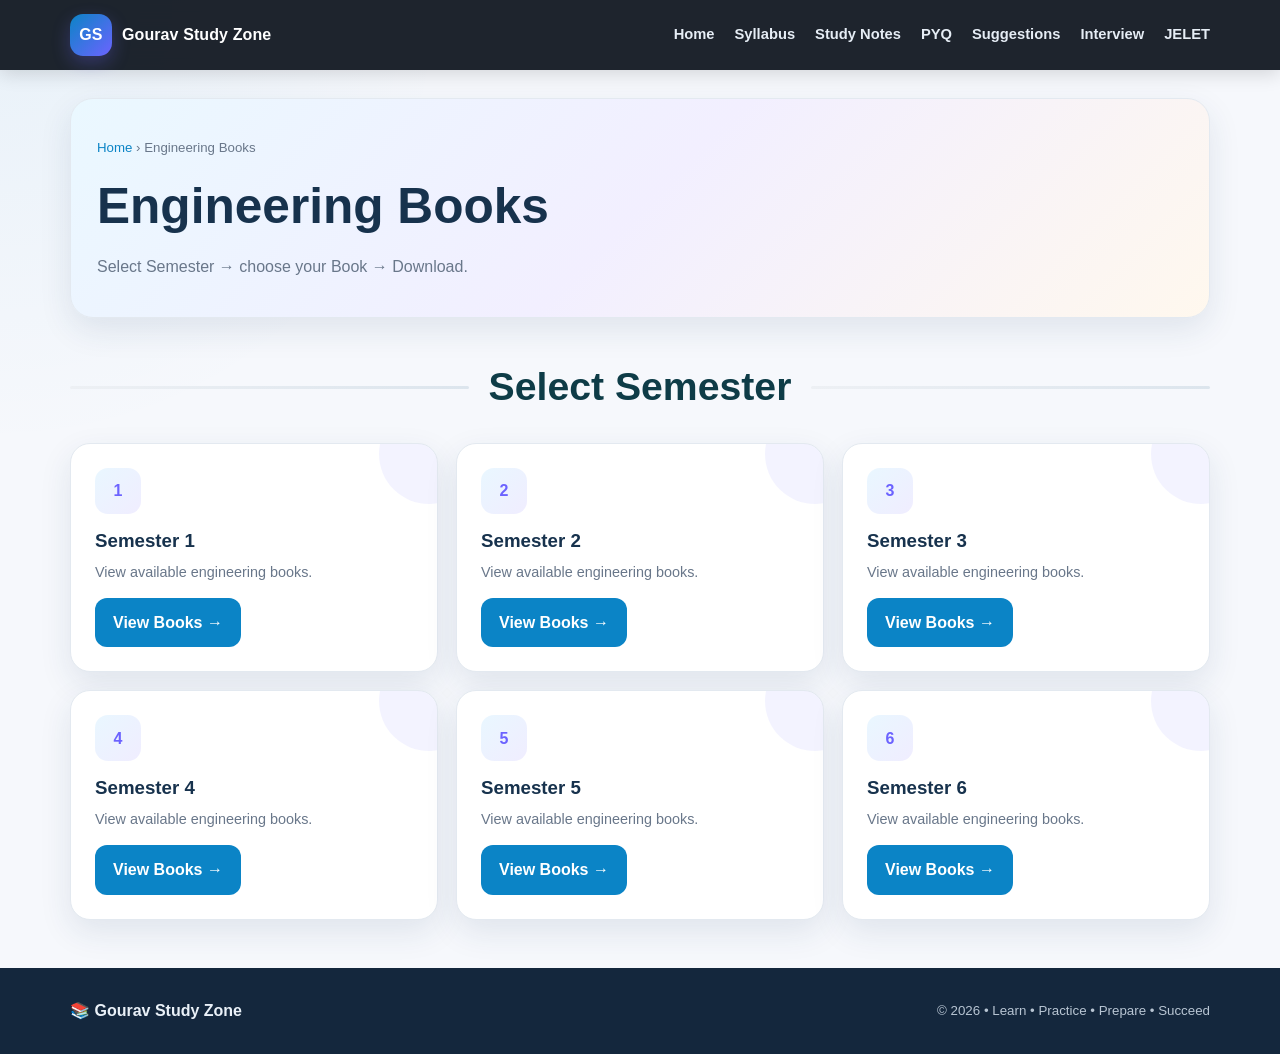
==== books.html @ 620cea35 "Add files via upload" ====
<!DOCTYPE html>

<html lang="en">

<head>

<meta charset="UTF-8">

<meta
  name="viewport"
  content="width=device-width,initial-scale=1">

<meta
  name="theme-color"
  content="#121922">

<title>
Engineering Books | Gourav Study Zone
</title>

<link
  rel="stylesheet"
  href="style.css">

</head>


<body>


<!-- =========================
     HEADER
========================= -->

<header class="site-header">

  <div class="container nav">

    <a
      class="brand"
      href="index.html">

      <span class="brand-logo">GS</span>

      <span>
        Gourav Study Zone
      </span>

    </a>


    <button
      class="menu-btn"
      aria-label="Open menu">

      ☰

    </button>


    <nav class="nav-links">

      <a href="index.html">
        Home
      </a>

      <a href="syllabus.html">
        Syllabus
      </a>

      <a href="study-notes.html">
        Study Notes
      </a>

      <a href="pyq.html">
        PYQ
      </a>

      <a href="suggestions.html">
        Suggestions
      </a>

      <a href="interview.html">
        Interview
      </a>

      <a href="jelet.html">
        JELET
      </a>

    </nav>

  </div>

</header>



<!-- =========================
     MAIN
========================= -->

<main class="container">


<section class="page-hero">

  <div class="crumbs">

    <a href="index.html">
      Home
    </a>

    › Engineering Books

  </div>


  <h1 id="booksTitle">
    Engineering Books
  </h1>


  <p>
    Select Semester → choose your Book → Download.
  </p>

</section>



<!-- Back Button -->

<div
  id="booksBack"
  class="toolbar hidden">

  <a
    class="btn btn-soft"
    href="books.html">

    ← Change Semester

  </a>

</div>



<!-- Section Heading -->

<div class="section-heading">

  <h2 id="booksHeading">
    Select Semester
  </h2>

</div>



<!-- Semester Grid -->

<section
  id="booksSemesterGrid"
  class="semester-grid">

</section>



<!-- Books Grid -->

<section
  id="booksGrid"
  class="resource-grid hidden">

</section>


</main>



<!-- =========================
     FOOTER
========================= -->

<footer class="site-footer">

  <div class="container footer-inner">

    <strong>
      📚 Gourav Study Zone
    </strong>

    <small>
      © <span data-year></span>
      • Learn • Practice • Prepare • Succeed
    </small>

  </div>

</footer>



<script src="data.js"></script>

<script src="script.js"></script>


<script>

/* ==================================================
   ENGINEERING BOOKS PAGE
================================================== */

const booksParams =
  new URLSearchParams(window.location.search);

const booksSemester =
  booksParams.get("sem");


const semesterGrid =
  document.getElementById("booksSemesterGrid");

const booksGrid =
  document.getElementById("booksGrid");

const booksTitle =
  document.getElementById("booksTitle");

const booksHeading =
  document.getElementById("booksHeading");

const booksBack =
  document.getElementById("booksBack");



/* =========================
   SHOW SEMESTERS
========================= */

if(!booksSemester){

  semesterGrid.innerHTML =

    [1,2,3,4,5,6]

    .map(sem => `

      <article class="semester-card">

        <div class="semester-number">
          ${sem}
        </div>

        <h3>
          Semester ${sem}
        </h3>

        <p>
          View available engineering books.
        </p>

        <a
          class="btn btn-blue"
          href="books.html?sem=${sem}">

          View Books →

        </a>

      </article>

    `)

    .join("");

}



/* =========================
   SHOW BOOKS
========================= */

else{

  const semesterBooks =
    SITE_DATA.books?.[booksSemester] || [];


  booksTitle.textContent =
    `Engineering Books — Semester ${booksSemester}`;


  booksHeading.textContent =
    `Semester ${booksSemester} Books`;


  semesterGrid.classList.add("hidden");

  booksGrid.classList.remove("hidden");

  booksBack.classList.remove("hidden");


  if(!semesterBooks.length){

    booksGrid.innerHTML = `

      <div class="empty">

        Books will be added soon.

      </div>

    `;

  }

  else{

    booksGrid.innerHTML =

      semesterBooks

      .map(book => {

        const hasLink =
          book.url &&
          book.url !== "#";


        return `

          <article class="resource-card book-card">

            <div class="book-card-top">

              <div class="book-icon">
                📘
              </div>

              <div>

                <h3>
                  ${book.name}
                </h3>

                <div class="meta">
                  ${book.author || "Engineering Book"}
                </div>

              </div>

            </div>


            ${
              hasLink

              ?

              `

              <a
                class="btn btn-blue book-download"
                href="${book.url}"
                target="_blank"
                rel="noopener noreferrer">

                ⬇ Download Book

              </a>

              `

              :

              `

              <span
                class="btn book-disabled">

                Book Coming Soon

              </span>

              `
            }

          </article>

        `;

      })

      .join("");

  }

}

</script>


</body>

</html>
---- style.css ----
:root{
  --bg:#f6f8fc;
  --surface:#ffffff;
  --surface-soft:#f9fbfe;
  --text:#17324d;
  --muted:#69778a;
  --blue:#0b84c6;
  --blue-dark:#075c91;
  --purple:#6c63ff;
  --teal:#14b8a6;
  --pink:#ff5ca8;
  --yellow:#ffba17;
  --green:#22c55e;
  --red:#f44336;
  --border:#e3e9f0;
  --shadow:0 12px 32px rgba(27,63,97,.10);
  --shadow-hover:0 18px 42px rgba(27,63,97,.16);
}

*{box-sizing:border-box}
html{scroll-behavior:smooth}
body{
  margin:0;
  background:
    radial-gradient(circle at top left, rgba(11,132,198,.06), transparent 28rem),
    var(--bg);
  color:var(--text);
  font-family:Inter,Arial,Helvetica,sans-serif;
  line-height:1.6;
}
img{max-width:100%;display:block}
a{color:inherit}
button,input{font:inherit}
.container{width:min(1140px,92%);margin-inline:auto}

/* Header */
.site-header{
  position:sticky;
  top:0;
  z-index:100;
  background:rgba(18,25,34,.95);
  backdrop-filter:blur(12px);
  box-shadow:0 4px 18px rgba(0,0,0,.14);
}
.nav{
  min-height:70px;
  display:flex;
  align-items:center;
  justify-content:space-between;
  gap:22px;
}
.brand{
  display:flex;
  align-items:center;
  gap:10px;
  text-decoration:none;
  color:#fff;
  font-weight:900;
  letter-spacing:.1px;
}
.brand-logo{
  width:42px;
  height:42px;
  display:grid;
  place-items:center;
  border-radius:13px;
  background:linear-gradient(135deg,var(--blue),var(--purple));
  box-shadow:0 7px 18px rgba(108,99,255,.28);
}
.nav-links{
  display:flex;
  align-items:center;
  gap:20px;
}
.nav-links a{
  color:#e6edf5;
  text-decoration:none;
  font-size:.92rem;
  font-weight:750;
}
.nav-links a:hover,.nav-links a.active{color:#fff}
.nav-links a.active{border-bottom:2px solid #fff;padding-bottom:5px}
.menu-btn{
  display:none;
  border:0;
  color:#fff;
  background:#263442;
  border-radius:10px;
  padding:9px 12px;
  cursor:pointer;
}

/* Hero */
.hero{
  position:relative;
  overflow:hidden;
  margin:28px auto 12px;
  padding:58px 24px 52px;
  text-align:center;
  border-radius:28px;
  color:#fff;
  background:linear-gradient(125deg,#087fba,#5169e8,#7657ff,#14b8a6);
  background-size:300% 300%;
  animation:heroGradient 10s ease infinite;
  box-shadow:0 18px 46px rgba(43,78,145,.20);
}
@keyframes heroGradient{
  0%{background-position:0% 50%}
  50%{background-position:100% 50%}
  100%{background-position:0% 50%}
}
.hero::before,.hero::after{
  content:"";
  position:absolute;
  border-radius:50%;
  background:rgba(255,255,255,.10);
}
.hero::before{width:210px;height:210px;left:-80px;top:-90px}
.hero::after{width:270px;height:270px;right:-105px;bottom:-140px}
.hero-inner{position:relative;z-index:2}
.hero-badge{
  display:inline-block;
  padding:7px 14px;
  border:1px solid rgba(255,255,255,.30);
  background:rgba(255,255,255,.14);
  border-radius:999px;
  font-size:.74rem;
  font-weight:850;
  letter-spacing:.08em;
}
.hero h1{
  margin:14px 0 8px;
  font-size:clamp(2.1rem,5.6vw,3.55rem);
  line-height:1.05;
}
.hero .lead{font-size:clamp(1rem,2vw,1.18rem);margin:0 0 8px}
.hero .desc{
  max-width:720px;
  margin:0 auto 24px;
  color:rgba(255,255,255,.86);
  font-size:.94rem;
}
.hero-actions{display:flex;justify-content:center;gap:12px;flex-wrap:wrap}
.btn{
  display:inline-flex;
  align-items:center;
  justify-content:center;
  gap:8px;
  padding:12px 18px;
  border-radius:12px;
  text-decoration:none;
  font-weight:850;
  border:0;
  cursor:pointer;
  transition:.25s ease;
}
.btn:hover{transform:translateY(-3px)}
.btn-primary{background:linear-gradient(135deg,#ffd853,#ffb300);color:#193550}
.btn-light{background:#fff;color:var(--blue)}
.btn-blue{background:var(--blue);color:#fff}
.btn-soft{background:#edf8ff;color:var(--blue-dark)}
.btn-green{background:#eafbf0;color:#14833c}

/* Ticker */
.notification{
  display:flex;
  align-items:center;
  gap:12px;
  margin:12px auto 36px;
  padding:13px 16px;
  border-radius:15px;
  border:1px solid #bfe4f6;
  background:linear-gradient(90deg,#eaf8ff,#fff,#fff4e6);
  box-shadow:0 6px 20px rgba(31,86,129,.07);
  overflow:hidden;
}
.new-badge{
  flex:0 0 auto;
  border-radius:999px;
  background:var(--red);
  color:#fff;
  padding:6px 11px;
  font-size:.69rem;
  font-weight:900;
}
.ticker{overflow:hidden;white-space:nowrap;flex:1}
.ticker span{
  display:inline-block;
  padding-left:100%;
  font-weight:750;
  font-size:.9rem;
  animation:tickerMove 18s linear infinite;
}
@keyframes tickerMove{to{transform:translateX(-100%)}}
.notification:hover .ticker span{animation-play-state:paused}

/* headings */
.section-heading{
  display:flex;
  align-items:center;
  gap:20px;
  margin:38px 0 24px;
}
.section-heading::before,.section-heading::after{
  content:"";
  height:3px;
  flex:1;
  background:linear-gradient(90deg,#edf0f4,#dce5ed);
  border-radius:99px;
}
.section-heading h2{
  margin:0;
  color:#0e3c47;
  white-space:nowrap;
  font-size:clamp(1.7rem,4vw,2.45rem);
}

/* service cards */
.services{
  display:grid;
  grid-template-columns:repeat(3,1fr);
  gap:22px;
  margin-bottom:48px;
}
.service-card{
  background:var(--surface);
  border:1px solid var(--border);
  border-radius:23px;
  padding:18px 18px 22px;
  text-align:center;
  box-shadow:var(--shadow);
  transition:.25s ease;
}
.service-card:hover{transform:translateY(-7px);box-shadow:var(--shadow-hover)}
.service-card:nth-child(1){border-top:5px solid var(--purple)}
.service-card:nth-child(2){border-top:5px solid var(--blue)}
.service-card:nth-child(3){border-top:5px solid var(--pink)}
.service-card:nth-child(4){border-top:5px solid var(--green)}
.service-card:nth-child(5){border-top:5px solid var(--yellow)}
.service-card:nth-child(6){border-top:5px solid var(--teal)}
.service-icon{
  width:150px;
  height:150px;
  object-fit:contain;
  margin:0 auto 8px;
}
.service-card h3{margin:8px 0 6px;font-size:1.08rem}
.service-card p{margin:0 0 15px;color:var(--muted);font-size:.9rem}

/* regular page hero */
.page-hero{
  margin:28px 0 24px;
  padding:38px 26px;
  border-radius:23px;
  background:linear-gradient(135deg,#eaf8ff,#f2efff,#fff8ee);
  border:1px solid var(--border);
  box-shadow:var(--shadow);
}
.page-hero .crumbs{font-size:.83rem;color:var(--muted);margin-bottom:9px}
.page-hero .crumbs a{text-decoration:none;color:var(--blue)}
.page-hero h1{margin:0 0 7px;font-size:clamp(2rem,5vw,3.1rem)}
.page-hero p{margin:0;color:var(--muted)}

/* Semester cards */
.semester-grid{
  display:grid;
  grid-template-columns:repeat(3,1fr);
  gap:18px;
  margin-bottom:48px;
}
.semester-card{
  position:relative;
  overflow:hidden;
  background:#fff;
  border:1px solid var(--border);
  border-radius:20px;
  padding:24px;
  box-shadow:var(--shadow);
  transition:.25s ease;
}
.semester-card::after{
  content:"";
  position:absolute;
  width:100px;height:100px;border-radius:50%;
  right:-42px;top:-40px;background:rgba(108,99,255,.08)
}
.semester-card:hover{transform:translateY(-5px)}
.semester-number{
  display:inline-flex;
  width:46px;height:46px;
  align-items:center;justify-content:center;
  border-radius:13px;
  background:linear-gradient(135deg,#e9f7ff,#f0edff);
  font-weight:900;
  color:var(--purple);
}
.semester-card h3{margin:12px 0 5px}
.semester-card p{color:var(--muted);font-size:.9rem;margin:0 0 14px}

/* Subject / resource cards */
.toolbar{
  display:flex;
  justify-content:space-between;
  align-items:center;
  gap:14px;
  flex-wrap:wrap;
  margin:4px 0 20px;
}
.search{
  width:min(430px,100%);
  border:1px solid var(--border);
  border-radius:12px;
  background:#fff;
  padding:12px 14px;
  outline:none;
}
.search:focus{border-color:#9bd7f3;box-shadow:0 0 0 4px rgba(11,132,198,.08)}
.resource-grid{
  display:grid;
  grid-template-columns:repeat(2,1fr);
  gap:18px;
  margin-bottom:48px;
}
.resource-card{
  background:#fff;
  border:1px solid var(--border);
  border-radius:20px;
  padding:22px;
  box-shadow:var(--shadow);
}
.resource-card h3{margin:0 0 5px}
.resource-card .meta{color:var(--muted);font-size:.88rem;margin-bottom:14px}
.link-list{display:grid;gap:10px}
.resource-link{
  display:flex;
  align-items:center;
  justify-content:space-between;
  gap:14px;
  padding:11px 13px;
  border-radius:11px;
  border:1px solid var(--border);
  background:#f8fafc;
  text-decoration:none;
  font-weight:750;
  font-size:.9rem;
}
.resource-link:hover{background:#edf8ff;border-color:#c6e8f7}
.resource-link.disabled{opacity:.58;cursor:not-allowed}
.resource-link small{font-weight:700;color:var(--blue)}
.empty{
  padding:32px;
  border:1px dashed #cfd9e3;
  background:#fff;
  border-radius:18px;
  text-align:center;
  color:var(--muted);
  grid-column:1/-1;
}

/* Interview */
.company-grid{
  display:grid;
  grid-template-columns:repeat(2,1fr);
  gap:18px;
  margin-bottom:48px;
}
.company-card{
  background:#fff;border:1px solid var(--border);border-radius:20px;padding:22px;box-shadow:var(--shadow)
}
.company-title{display:flex;align-items:center;gap:12px;margin-bottom:12px}
.company-avatar{
  width:48px;height:48px;border-radius:14px;display:grid;place-items:center;
  background:linear-gradient(135deg,#eaf8ff,#f1efff);font-size:1.5rem
}
.company-card h3{margin:0}
.company-card p{margin:3px 0 0;color:var(--muted);font-size:.88rem}

/* JELET */
.jelet-top{
  display:grid;
  grid-template-columns:repeat(2,1fr);
  gap:18px;
  margin-bottom:28px;
}
.jelet-feature{
  background:#fff;border:1px solid var(--border);border-radius:20px;padding:24px;box-shadow:var(--shadow)
}
.jelet-feature .big-icon{font-size:2.3rem}
.jelet-feature h3{margin:8px 0 6px}
.jelet-feature p{color:var(--muted);font-size:.9rem}

/* How it works */
.how{
  display:grid;
  grid-template-columns:repeat(3,1fr);
  gap:16px;
  margin-bottom:48px;
}
.how-card{
  background:linear-gradient(135deg,#fff,#f8fbff);
  border:1px solid var(--border);
  border-radius:18px;
  padding:19px;
}
.how-card strong{display:block;margin-bottom:5px}
.how-card span{color:var(--muted);font-size:.88rem}

/* Latest */
.updates{
  background:linear-gradient(135deg,#fff9e7,#fff,#eef8ff);
  border:1px solid var(--border);
  border-radius:22px;
  padding:22px;
  box-shadow:var(--shadow);
  margin-bottom:48px;
}
.update-item{
  background:#fff;
  padding:14px 15px;
  margin:10px 0;
  border-radius:12px;
  border-left:5px solid var(--purple);
  box-shadow:0 4px 14px rgba(24,53,80,.06);
}

/* Footer */
.site-footer{
  margin-top:48px;
  background:#14273d;
  color:#eaf1f8;
  padding:30px 0;
}
.footer-inner{
  display:flex;align-items:center;justify-content:space-between;gap:20px;flex-wrap:wrap
}
.footer-inner small{color:#b8c5d3}

/* Utilities */
.hidden{display:none!important}
.notice-box{
  padding:14px 16px;
  margin:0 0 22px;
  border-radius:14px;
  background:#fff8df;
  border:1px solid #eedc9a;
  color:#68530d;
  font-size:.9rem;
}

@media(max-width:920px){
  .services,.semester-grid{grid-template-columns:repeat(2,1fr)}
  .how{grid-template-columns:1fr}
}
@media(max-width:720px){
  .menu-btn{display:block}
  .nav-links{
    display:none;
    position:absolute;
    top:72px;
    left:4%;
    right:4%;
    flex-direction:column;
    align-items:stretch;
    padding:14px;
    background:#1b2836;
    border-radius:14px;
    box-shadow:0 12px 28px rgba(0,0,0,.22);
  }
  .nav-links.open{display:flex}
  .nav-links a{padding:8px 7px}
  .resource-grid,.company-grid,.jelet-top{grid-template-columns:1fr}
}
@media(max-width:620px){
  .container{width:min(94%,1140px)}
  .hero{padding:42px 15px 38px;border-radius:21px}
  .notification{margin-bottom:28px}
  .services,.semester-grid{grid-template-columns:1fr}
  .service-icon{width:132px;height:132px}
  .section-heading{gap:10px}
  .section-heading h2{font-size:1.65rem}
  .page-hero{padding:29px 19px}
}
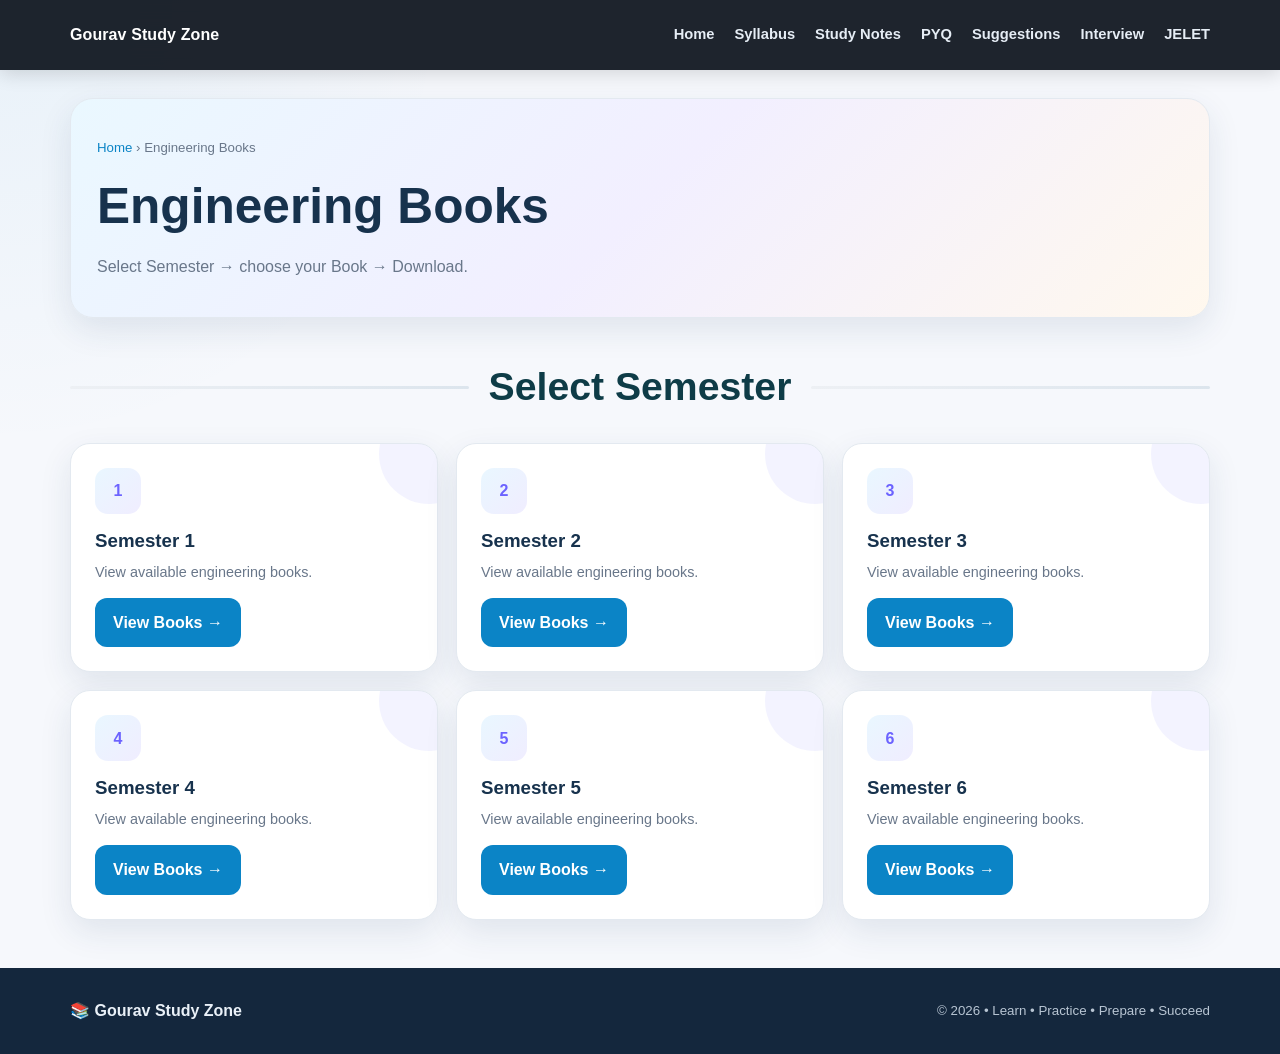
==== commit d168f4c5: "Fix HTML encoding issues in books.html" ====
--- a/books.html
+++ b/books.html
@@ -40,11 +40,9 @@
       class="brand"
       href="index.html">
 
-      <span class="brand-logo">GS</span>
-
-      <span>
-        Gourav Study Zone
-      </span>
+      <span class="brand-logo" aria-hidden="true">GS</span>
+
+      <span>Gourav Study Zone</span>
 
     </a>
 
@@ -411,4 +409,4 @@
 
 </body>
 
-</html>+</html>
--- a/style.css
+++ b/style.css
@@ -479,4 +479,1387 @@
   .section-heading{gap:10px}
   .section-heading h2{font-size:1.65rem}
   .page-hero{padding:29px 19px}
-}+}
+
+/* =========================================
+   COMPACT SOCIAL MEDIA SECTION
+========================================= */
+
+.compact-social{
+    margin:32px 0 20px;
+    padding:24px;
+
+    border-radius:20px;
+
+    background:
+        linear-gradient(
+            135deg,
+            #F2FAFF,
+            #F6F3FF,
+            #FFF7FA
+        );
+
+    border:1px solid #E7EDF5;
+
+    box-shadow:
+        0 8px 24px rgba(30,70,120,0.08);
+}
+
+
+/* Heading */
+
+.compact-social-title{
+    text-align:center;
+    margin-bottom:18px;
+}
+
+.compact-social-title h2{
+    margin:0;
+
+    font-size:24px;
+    color:#123B66;
+}
+
+.compact-social-title p{
+    margin:6px 0 0;
+
+    font-size:13px;
+    color:#6B7280;
+}
+
+
+/* Grid */
+
+.compact-social-grid{
+    display:grid;
+
+    grid-template-columns:
+        repeat(3,1fr);
+
+    gap:14px;
+}
+
+
+/* Card */
+
+.compact-social-card{
+    display:flex;
+
+    align-items:center;
+
+    gap:12px;
+
+    padding:14px 16px;
+
+    min-height:76px;
+
+    background:#FFFFFF;
+
+    border-radius:14px;
+
+    text-decoration:none;
+
+    color:inherit;
+
+    border:1px solid #E8ECF1;
+
+    box-shadow:
+        0 5px 15px rgba(0,0,0,0.05);
+
+    transition:
+        transform .25s ease,
+        box-shadow .25s ease;
+}
+
+
+.compact-social-card:hover{
+    transform:translateY(-4px);
+
+    box-shadow:
+        0 10px 22px rgba(0,0,0,0.10);
+}
+
+
+/* Different Cards */
+
+.whatsapp-card{
+    border-left:4px solid #25D366;
+}
+
+.telegram-card{
+    border-left:4px solid #2AABEE;
+}
+
+.youtube-card{
+    border-left:4px solid #FF0000;
+}
+
+
+/* Icon */
+
+.compact-icon{
+    width:48px;
+    height:48px;
+
+    flex-shrink:0;
+
+    display:flex;
+
+    align-items:center;
+    justify-content:center;
+
+    border-radius:14px;
+}
+
+
+.compact-icon svg{
+    width:30px;
+    height:30px;
+}
+
+
+.whatsapp-icon{
+    background:#E8FFF0;
+}
+
+.telegram-icon{
+    background:#E8F7FF;
+}
+
+.youtube-icon{
+    background:#FFF0F0;
+}
+
+
+/* Text */
+
+.compact-social-info{
+    text-align:left;
+}
+
+
+.compact-social-info h3{
+    margin:0 0 4px;
+
+    font-size:16px;
+
+    color:#183B5B;
+}
+
+
+.compact-social-info span{
+    font-size:12px;
+
+    font-weight:700;
+}
+
+
+/* Individual Link Color */
+
+.whatsapp-card span{
+    color:#16A34A;
+}
+
+.telegram-card span{
+    color:#1687C5;
+}
+
+.youtube-card span{
+    color:#DC2626;
+}
+
+
+/* =========================================
+MOBILE
+========================================= */
+
+@media(max-width:700px){
+
+    .compact-social{
+        padding:18px 14px;
+        margin-top:25px;
+    }
+
+
+    .compact-social-title h2{
+        font-size:21px;
+    }
+
+
+    .compact-social-grid{
+        grid-template-columns:1fr;
+
+        gap:10px;
+    }
+
+
+    .compact-social-card{
+        min-height:68px;
+
+        padding:11px 13px;
+    }
+
+
+    .compact-icon{
+        width:43px;
+        height:43px;
+    }
+
+
+    .compact-icon svg{
+        width:27px;
+        height:27px;
+    }
+
+}
+
+/* ==================================================
+SELECTED SUBJECT NOTES - FULL WIDTH ONLY
+================================================== */
+
+/* যখন resource-grid এর ভিতরে শুধু একটি resource card থাকবে */
+.resource-grid > .resource-card:only-child{
+    grid-column:1 / -1;
+    width:100%;
+    max-width:none;
+}
+
+
+/* Selected subject-এর notes rows পুরো width */
+.resource-grid > .resource-card:only-child .link-list{
+    width:100%;
+}
+
+.resource-grid > .resource-card:only-child .resource-link{
+    width:100%;
+}
+
+/* Remove GS logo from header */
+.brand-logo{
+    display:none !important;
+}
+
+/* Remove extra gap beside brand text */
+.brand{
+    gap:0 !important;
+}
+
+/* ==================================================
+   ENGINEERING BOOKS HOME SECTION
+================================================== */
+
+.books-home-section{
+    display:flex;
+    align-items:center;
+    gap:20px;
+
+    margin:10px 0 42px;
+
+    padding:24px 28px;
+
+    border-radius:22px;
+
+    background:
+        linear-gradient(
+            135deg,
+            #eef8ff,
+            #f3efff,
+            #fff7e8
+        );
+
+    border:1px solid var(--border);
+
+    box-shadow:var(--shadow);
+
+    transition:.3s ease;
+}
+
+.books-home-section:hover{
+    transform:translateY(-4px);
+    box-shadow:var(--shadow-hover);
+}
+
+
+/* Icon */
+
+.books-home-icon{
+    width:70px;
+    height:70px;
+
+    flex-shrink:0;
+
+    display:flex;
+    align-items:center;
+    justify-content:center;
+
+    border-radius:20px;
+
+    background:
+        linear-gradient(
+            135deg,
+            #087fba,
+            #7657ff
+        );
+
+    font-size:34px;
+
+    box-shadow:
+        0 8px 20px rgba(108,99,255,.20);
+}
+
+
+/* Content */
+
+.books-home-content{
+    flex:1;
+}
+
+.books-small-title{
+    display:block;
+
+    margin-bottom:3px;
+
+    color:#7657ff;
+
+    font-size:11px;
+    font-weight:900;
+
+    letter-spacing:1px;
+}
+
+.books-home-content h2{
+    margin:0 0 5px;
+
+    color:#17324d;
+
+    font-size:23px;
+}
+
+.books-home-content p{
+    margin:0;
+
+    color:var(--muted);
+
+    font-size:14px;
+}
+
+
+/* Button */
+
+.books-home-btn{
+    flex-shrink:0;
+
+    padding:12px 18px;
+
+    border-radius:12px;
+
+    background:
+        linear-gradient(
+            135deg,
+            #087fba,
+            #7657ff
+        );
+
+    color:white;
+
+    text-decoration:none;
+
+    font-size:14px;
+    font-weight:800;
+
+    transition:.25s ease;
+}
+
+.books-home-btn:hover{
+    transform:translateY(-2px);
+}
+
+
+/* Mobile */
+
+@media(max-width:700px){
+
+    .books-home-section{
+        flex-direction:column;
+
+        text-align:center;
+
+        padding:22px 18px;
+    }
+
+    .books-home-icon{
+        width:60px;
+        height:60px;
+
+        font-size:29px;
+    }
+
+    .books-home-content h2{
+        font-size:20px;
+    }
+
+    .books-home-btn{
+        width:100%;
+    }
+
+}
+
+/* ==================================================
+   ENGINEERING BOOK CARDS
+================================================== */
+
+.book-card{
+    display:flex;
+
+    flex-direction:column;
+
+    justify-content:space-between;
+
+    gap:18px;
+}
+
+
+.book-card-top{
+    display:flex;
+
+    align-items:flex-start;
+
+    gap:14px;
+}
+
+
+.book-icon{
+    width:50px;
+    height:50px;
+
+    flex-shrink:0;
+
+    display:flex;
+
+    align-items:center;
+    justify-content:center;
+
+    border-radius:14px;
+
+    background:
+        linear-gradient(
+            135deg,
+            #eaf8ff,
+            #f1efff
+        );
+
+    font-size:27px;
+}
+
+
+.book-card h3{
+    margin:0 0 4px;
+}
+
+
+.book-download{
+    width:100%;
+}
+
+
+.book-disabled{
+    width:100%;
+
+    background:#f0f3f7;
+
+    color:#8895a5;
+
+    cursor:not-allowed;
+}
+
+
+/* Desktop - Books 2 columns */
+
+#booksGrid{
+    grid-template-columns:
+        repeat(2,1fr);
+}
+
+
+/* Mobile */
+
+@media(max-width:720px){
+
+    #booksGrid{
+        grid-template-columns:1fr;
+    }
+
+}
+
+/* Engineering Books section full width */
+
+.books-home-section{
+    width:100% !important;
+    max-width:none !important;
+
+    display:flex;
+    align-items:center;
+
+    gap:24px;
+
+    margin:10px 0 42px;
+
+    padding:25px 30px;
+}
+
+.books-home-content{
+    flex:1;
+}
+
+/* =========================================
+   USEFUL QUICK LINKS - FULL WIDTH ROW DESIGN
+========================================= */
+
+.quick-links-heading{
+    margin-bottom:8px;
+}
+
+.quick-links-subtitle{
+    margin:-2px 0 24px;
+
+    text-align:center;
+
+    color:var(--muted);
+
+    font-size:14px;
+}
+
+
+/* One Link = One Full Row */
+
+.quick-links-grid{
+    display:grid;
+
+    grid-template-columns:1fr;
+
+    gap:14px;
+
+    margin-bottom:48px;
+}
+
+
+/* Full Width Link Banner */
+
+.quick-link-card{
+    position:relative;
+
+    display:flex;
+
+    align-items:center;
+
+    gap:20px;
+
+    width:100%;
+
+    min-height:105px;
+
+    padding:18px 24px;
+
+    border-radius:22px;
+
+    background:
+        linear-gradient(
+            135deg,
+            #EEF8FF,
+            #F4F0FF,
+            #FFF8ED
+        );
+
+    border:1px solid var(--border);
+
+    box-shadow:
+        0 8px 24px rgba(27,63,97,.08);
+
+    text-decoration:none;
+
+    color:inherit;
+
+    overflow:hidden;
+
+    transition:
+        transform .25s ease,
+        box-shadow .25s ease;
+}
+
+
+/* Hover */
+
+.quick-link-card:hover{
+    transform:translateY(-4px);
+
+    box-shadow:
+        0 14px 32px rgba(27,63,97,.14);
+}
+
+
+/* Decorative Light */
+
+.quick-link-card::after{
+    content:"";
+
+    position:absolute;
+
+    width:150px;
+    height:150px;
+
+    right:-70px;
+    top:-70px;
+
+    border-radius:50%;
+
+    background:
+        rgba(108,99,255,.06);
+}
+
+
+/* ICON */
+
+.quick-link-icon{
+    width:68px;
+    height:68px;
+
+    flex-shrink:0;
+
+    display:flex;
+
+    align-items:center;
+    justify-content:center;
+
+    border-radius:19px;
+
+    background:
+        linear-gradient(
+            135deg,
+            #1388D4,
+            #6857F5
+        );
+
+    font-size:31px;
+
+    box-shadow:
+        0 8px 20px rgba(75,91,225,.20);
+}
+
+
+/* Text + Button Area */
+
+.quick-link-card > div{
+    position:relative;
+
+    z-index:2;
+
+    flex:1;
+
+    display:flex;
+
+    align-items:center;
+
+    justify-content:space-between;
+
+    gap:20px;
+}
+
+
+/* Link Name */
+
+.quick-link-card h3{
+    margin:0;
+
+    color:#17324D;
+
+    font-size:20px;
+
+    font-weight:850;
+
+    line-height:1.3;
+}
+
+
+/* Right Side Button */
+
+.quick-link-card p{
+    flex-shrink:0;
+
+    margin:0;
+
+    padding:11px 18px;
+
+    border-radius:12px;
+
+    background:
+        linear-gradient(
+            135deg,
+            #1388D4,
+            #6857F5
+        );
+
+    color:white;
+
+    font-size:13px;
+
+    font-weight:800;
+
+    box-shadow:
+        0 6px 16px rgba(75,91,225,.16);
+
+    transition:.25s ease;
+}
+
+
+.quick-link-card:hover p{
+    transform:translateX(3px);
+}
+
+
+/* =========================================
+   MOBILE
+========================================= */
+
+@media(max-width:650px){
+
+    .quick-links-grid{
+        gap:11px;
+    }
+
+
+    .quick-link-card{
+        min-height:90px;
+
+        padding:14px 15px;
+
+        gap:13px;
+
+        border-radius:18px;
+    }
+
+
+    .quick-link-icon{
+        width:52px;
+        height:52px;
+
+        border-radius:15px;
+
+        font-size:24px;
+    }
+
+
+    .quick-link-card > div{
+        gap:10px;
+    }
+
+
+    .quick-link-card h3{
+        font-size:15px;
+    }
+
+
+    .quick-link-card p{
+        padding:8px 10px;
+
+        border-radius:9px;
+
+        font-size:10px;
+    }
+
+}
+
+
+/* Very Small Mobile */
+
+@media(max-width:420px){
+
+    .quick-link-card > div{
+        flex-direction:column;
+
+        align-items:flex-start;
+    }
+
+
+    .quick-link-card p{
+        padding:7px 10px;
+    }
+
+}
+
+
+/* VERY SMALL MOBILE */
+
+@media(max-width:390px){
+
+    .quick-links-grid{
+        grid-template-columns:1fr;
+    }
+
+}
+/* ==================================================
+   USEFUL QUICK LINKS
+   MATCHED WITH ENGINEERING BOOKS BANNER
+================================================== */
+
+.quick-links-grid{
+    display:grid;
+    grid-template-columns:1fr;
+    gap:14px;
+    margin-bottom:48px;
+}
+
+
+/* FULL WIDTH BANNER */
+
+.quick-link-card{
+    position:relative;
+    overflow:hidden;
+
+    display:flex;
+    align-items:center;
+    gap:24px;
+
+    width:100%;
+    min-height:112px;
+
+    padding:20px 28px;
+
+    border-radius:22px;
+
+    background:
+        linear-gradient(
+            135deg,
+            #eef8ff,
+            #f3efff,
+            #fff7e8
+        );
+
+    border:1px solid #e3e9f0;
+
+    box-shadow:
+        0 8px 24px rgba(30,70,120,.08);
+
+    text-decoration:none;
+    color:inherit;
+
+    transition:
+        transform .3s ease,
+        box-shadow .3s ease;
+}
+
+
+/* =========================================
+   SOFT ANIMATED GLOW LINE
+========================================= */
+
+.quick-link-card::before{
+    content:"";
+
+    position:absolute;
+
+    top:0;
+    left:0;
+
+    width:100%;
+    height:3px;
+
+    background:
+        linear-gradient(
+            90deg,
+            #0b84c6,
+            #6c63ff,
+            #ff5ca8,
+            #14b8a6,
+            #0b84c6
+        );
+
+    background-size:300% 100%;
+
+    animation:
+        quickLinkGlowMove 6s linear infinite;
+}
+
+
+@keyframes quickLinkGlowMove{
+
+    0%{
+        background-position:0% 50%;
+    }
+
+    100%{
+        background-position:300% 50%;
+    }
+
+}
+
+
+/* =========================================
+   VERY SOFT BACKGROUND GLOW
+========================================= */
+
+.quick-link-card::after{
+    content:"";
+
+    position:absolute;
+
+    width:170px;
+    height:170px;
+
+    right:-80px;
+    top:-85px;
+
+    border-radius:50%;
+
+    background:
+        rgba(108,99,255,.06);
+
+    filter:blur(4px);
+
+    pointer-events:none;
+
+    animation:
+        quickSoftGlow 4s ease-in-out infinite;
+}
+
+
+@keyframes quickSoftGlow{
+
+    0%,
+    100%{
+        opacity:.45;
+        transform:scale(.95);
+    }
+
+    50%{
+        opacity:.85;
+        transform:scale(1.08);
+    }
+
+}
+
+
+/* =========================================
+   ICON
+========================================= */
+
+.quick-link-icon{
+    position:relative;
+    z-index:2;
+
+    width:70px;
+    height:70px;
+
+    flex-shrink:0;
+
+    display:flex;
+    align-items:center;
+    justify-content:center;
+
+    border-radius:20px;
+
+    background:
+        linear-gradient(
+            135deg,
+            #1388d4,
+            #6857f5
+        );
+
+    font-size:31px;
+
+    box-shadow:
+        0 8px 20px rgba(108,99,255,.18);
+
+    transition:
+        transform .3s ease,
+        box-shadow .3s ease;
+}
+
+
+/* =========================================
+   TEXT AREA
+========================================= */
+
+.quick-link-card > div{
+    position:relative;
+    z-index:2;
+
+    flex:1;
+
+    display:flex;
+    align-items:center;
+    justify-content:space-between;
+
+    gap:20px;
+}
+
+
+/* LINK TITLE */
+
+.quick-link-card h3{
+    margin:0;
+
+    color:#17324d;
+
+    font-size:21px;
+    font-weight:850;
+
+    line-height:1.3;
+}
+
+
+/* =========================================
+   BUTTON
+========================================= */
+
+.quick-link-card p{
+    flex-shrink:0;
+
+    margin:0;
+
+    padding:12px 20px;
+
+    border-radius:12px;
+
+    background:
+        linear-gradient(
+            135deg,
+            #1388d4,
+            #6857f5
+        );
+
+    color:#fff;
+
+    font-size:13px;
+    font-weight:800;
+
+    box-shadow:
+        0 6px 16px rgba(108,99,255,.18);
+
+    transition:
+        transform .3s ease,
+        box-shadow .3s ease;
+}
+
+
+/* =========================================
+   HOVER EFFECT
+========================================= */
+
+.quick-link-card:hover{
+    transform:translateY(-4px);
+
+    box-shadow:
+        0 14px 32px rgba(30,70,120,.13),
+        0 0 18px rgba(108,99,255,.08);
+}
+
+
+.quick-link-card:hover .quick-link-icon{
+    transform:scale(1.06);
+
+    box-shadow:
+        0 10px 25px rgba(108,99,255,.28);
+}
+
+
+.quick-link-card:hover p{
+    transform:translateX(4px);
+
+    box-shadow:
+        0 8px 20px rgba(108,99,255,.27);
+}
+
+
+/* =========================================
+   MOBILE
+========================================= */
+
+@media(max-width:650px){
+
+    .quick-link-card{
+        min-height:92px;
+
+        padding:15px;
+
+        gap:14px;
+
+        border-radius:18px;
+    }
+
+
+    .quick-link-icon{
+        width:54px;
+        height:54px;
+
+        border-radius:16px;
+
+        font-size:24px;
+    }
+
+
+    .quick-link-card h3{
+        font-size:15px;
+    }
+
+
+    .quick-link-card > div{
+        gap:10px;
+    }
+
+
+    .quick-link-card p{
+        padding:9px 11px;
+
+        font-size:10px;
+    }
+
+}
+
+
+/* VERY SMALL MOBILE */
+
+@media(max-width:420px){
+
+    .quick-link-card > div{
+        flex-direction:column;
+        align-items:flex-start;
+    }
+
+}
+
+/* ==================================================
+   COMPACT PREMIUM HERO
+================================================== */
+
+.hero{
+    position:relative;
+    overflow:hidden;
+
+    width:96%;
+    max-width:1180px;
+
+    margin:24px auto 20px;
+
+    padding:34px 28px 32px;
+
+    text-align:center;
+
+    border-radius:24px;
+
+    color:#fff;
+
+    background:
+        linear-gradient(
+            120deg,
+            #1688c9,
+            #5267e9,
+            #7258ff,
+            #14b8a6
+        );
+
+    background-size:300% 300%;
+
+    animation:
+        heroGradient 10s ease infinite;
+
+    border:
+        1px solid rgba(255,255,255,.18);
+
+    box-shadow:
+        0 14px 38px rgba(58,74,180,.18);
+
+}
+
+
+/* Premium soft inner glow */
+
+.hero::before{
+    content:"";
+
+    position:absolute;
+
+    width:150px;
+    height:150px;
+
+    left:-55px;
+    top:-70px;
+
+    border-radius:50%;
+
+    background:
+        rgba(255,255,255,.10);
+}
+
+
+.hero::after{
+    content:"";
+
+    position:absolute;
+
+    width:190px;
+    height:190px;
+
+    right:-75px;
+    bottom:-105px;
+
+    border-radius:50%;
+
+    background:
+        rgba(255,255,255,.09);
+}
+
+
+/* Content */
+
+.hero-inner{
+    position:relative;
+    z-index:2;
+
+    max-width:900px;
+
+    margin:auto;
+}
+
+
+/* Small Badge */
+
+.hero-badge{
+    display:inline-block;
+
+    padding:6px 14px;
+
+    border-radius:999px;
+
+    border:
+        1px solid rgba(255,255,255,.30);
+
+    background:
+        rgba(255,255,255,.10);
+
+    backdrop-filter:blur(8px);
+
+    font-size:11px;
+    font-weight:800;
+
+    letter-spacing:1px;
+
+    box-shadow:
+        0 5px 15px rgba(0,0,0,.06);
+}
+
+
+/* Main Title */
+
+.hero h1{
+    margin:13px 0 5px;
+
+    font-size:
+        clamp(2.1rem,4.2vw,3.15rem);
+
+    line-height:1.05;
+
+    font-weight:900;
+
+    letter-spacing:-1px;
+
+    text-shadow:
+        0 5px 18px rgba(35,35,100,.15);
+}
+
+
+/* Tagline */
+
+.hero .lead{
+    margin:0 0 7px;
+
+    font-size:
+        clamp(.95rem,1.8vw,1.08rem);
+
+    font-weight:600;
+
+    color:
+        rgba(255,255,255,.96);
+}
+
+
+/* Description */
+
+.hero .desc{
+    max-width:760px;
+
+    margin:0 auto 17px;
+
+    color:
+        rgba(255,255,255,.84);
+
+    font-size:13.5px;
+
+    line-height:1.65;
+}
+
+
+/* Buttons if used */
+
+.hero-actions{
+    display:flex;
+
+    justify-content:center;
+
+    gap:10px;
+
+    flex-wrap:wrap;
+}
+
+
+.hero-actions .btn{
+    padding:10px 16px;
+
+    border-radius:11px;
+
+    font-size:13px;
+}
+
+
+/* ==================================================
+   MOBILE
+================================================== */
+
+@media(max-width:620px){
+
+    .hero{
+        width:100%;
+
+        margin:16px auto;
+
+        padding:28px 16px 27px;
+
+        border-radius:20px;
+    }
+
+
+    .hero h1{
+        font-size:2rem;
+
+        letter-spacing:-.5px;
+    }
+
+
+    .hero .lead{
+        font-size:.95rem;
+    }
+
+
+    .hero .desc{
+        font-size:12.5px;
+
+        line-height:1.55;
+    }
+
+
+    .hero-badge{
+        font-size:9.5px;
+
+        padding:5px 11px;
+    }
+
+}
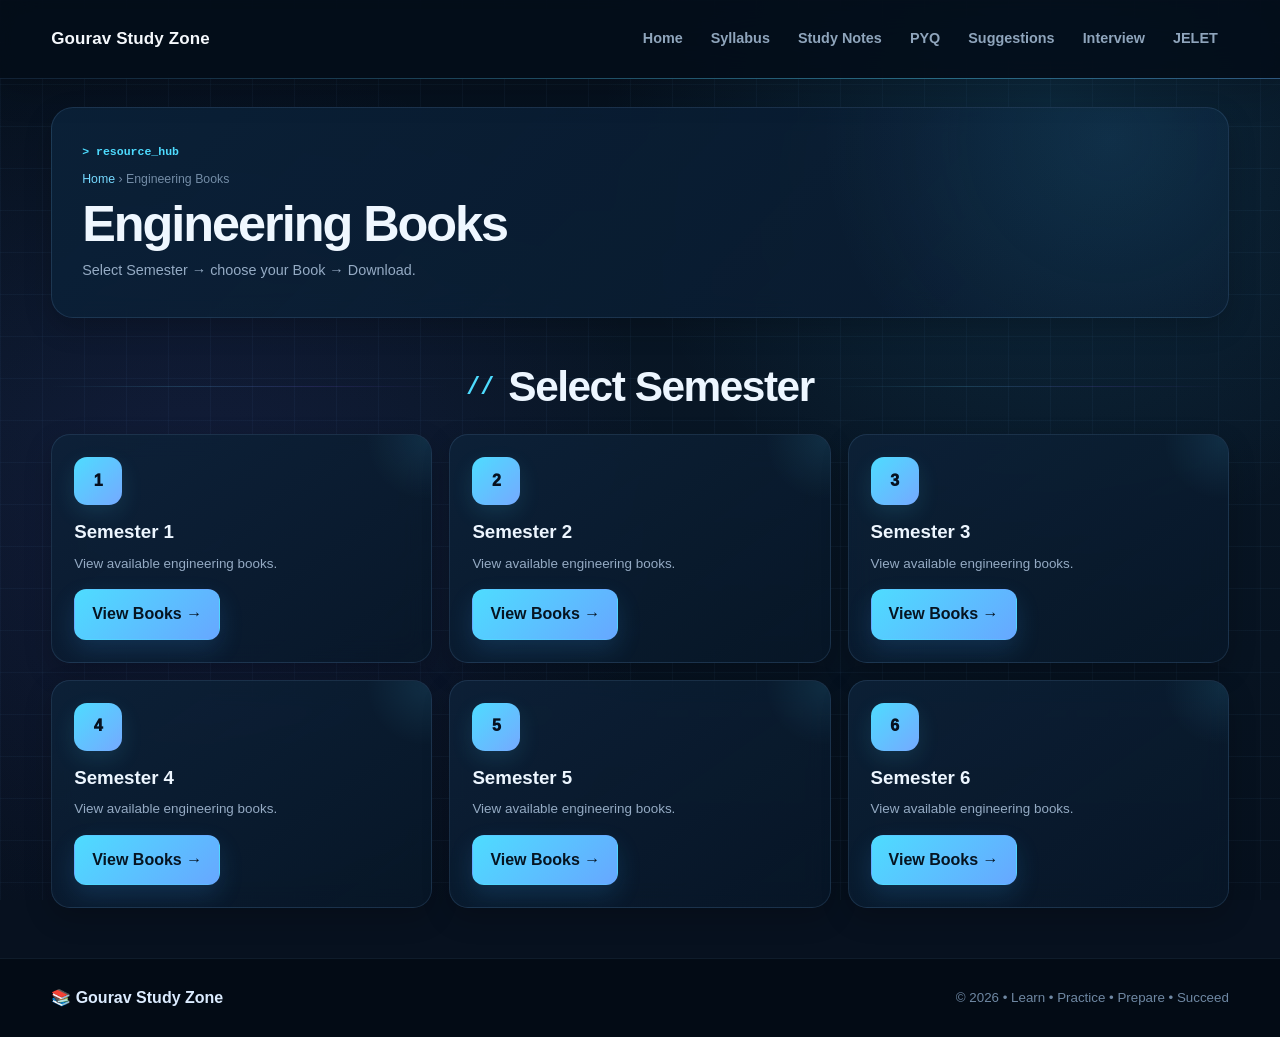
==== commit 42716a27: "Fix HTML formatting and structure in books.html" ====
--- a/books.html
+++ b/books.html
@@ -40,9 +40,11 @@
       class="brand"
       href="index.html">
 
-      <span class="brand-logo" aria-hidden="true">GS</span>
-
-      <span>Gourav Study Zone</span>
+      
+
+      <span>
+        Gourav Study Zone
+      </span>
 
     </a>
 
--- a/style.css
+++ b/style.css
@@ -1,1865 +1,888 @@
+/* =========================================================
+   GOURAV STUDY ZONE — FUTURISTIC EDUCATIONAL UI
+   One shared theme for every page
+========================================================= */
+
 :root{
-  --bg:#f6f8fc;
-  --surface:#ffffff;
-  --surface-soft:#f9fbfe;
-  --text:#17324d;
-  --muted:#69778a;
-  --blue:#0b84c6;
-  --blue-dark:#075c91;
-  --purple:#6c63ff;
-  --teal:#14b8a6;
-  --pink:#ff5ca8;
-  --yellow:#ffba17;
-  --green:#22c55e;
-  --red:#f44336;
-  --border:#e3e9f0;
-  --shadow:0 12px 32px rgba(27,63,97,.10);
-  --shadow-hover:0 18px 42px rgba(27,63,97,.16);
+  --bg:#07111f;
+  --bg-deep:#040b14;
+  --panel:#0c1b2e;
+  --panel-2:#10253d;
+  --glass:rgba(11,28,48,.78);
+  --glass-strong:rgba(12,31,53,.94);
+  --text:#eef6ff;
+  --muted:#95abc4;
+  --muted-2:#6f88a5;
+  --cyan:#4edcff;
+  --blue:#3b95ff;
+  --indigo:#5f73ff;
+  --purple:#8b67ff;
+  --pink:#ff6fc9;
+  --green:#5ee6b5;
+  --yellow:#ffd166;
+  --red:#ff667d;
+  --border:rgba(125,181,236,.15);
+  --border-strong:rgba(91,206,255,.28);
+  --shadow:0 18px 45px rgba(0,0,0,.28);
+  --shadow-soft:0 10px 28px rgba(0,0,0,.20);
+  --glow:0 0 36px rgba(78,220,255,.10);
+  --radius:22px;
 }
 
 *{box-sizing:border-box}
 html{scroll-behavior:smooth}
 body{
   margin:0;
-  background:
-    radial-gradient(circle at top left, rgba(11,132,198,.06), transparent 28rem),
-    var(--bg);
+  min-height:100vh;
   color:var(--text);
-  font-family:Inter,Arial,Helvetica,sans-serif;
-  line-height:1.6;
+  font-family:Inter,"Segoe UI",Roboto,Arial,Helvetica,sans-serif;
+  line-height:1.65;
+  background-color:var(--bg);
+  background-image:
+    radial-gradient(circle at 82% 12%, rgba(48,173,230,.15), transparent 28rem),
+    radial-gradient(circle at 15% 58%, rgba(103,80,225,.11), transparent 30rem),
+    linear-gradient(rgba(89,151,213,.055) 1px, transparent 1px),
+    linear-gradient(90deg, rgba(89,151,213,.055) 1px, transparent 1px),
+    linear-gradient(180deg,#06101d 0%,#081625 45%,#06101d 100%);
+  background-size:auto,auto,42px 42px,42px 42px,auto;
+  background-attachment:fixed;
 }
 img{max-width:100%;display:block}
 a{color:inherit}
 button,input{font:inherit}
-.container{width:min(1140px,92%);margin-inline:auto}
-
-/* Header */
+.container{width:min(1180px,92%);margin-inline:auto}
+::selection{background:rgba(78,220,255,.25);color:#fff}
+
+/* =========================================================
+   HEADER / NAVIGATION
+========================================================= */
 .site-header{
   position:sticky;
   top:0;
-  z-index:100;
-  background:rgba(18,25,34,.95);
-  backdrop-filter:blur(12px);
-  box-shadow:0 4px 18px rgba(0,0,0,.14);
-}
+  z-index:1000;
+  background:rgba(4,13,24,.88);
+  border-bottom:1px solid rgba(103,164,220,.14);
+  backdrop-filter:blur(18px) saturate(125%);
+  -webkit-backdrop-filter:blur(18px) saturate(125%);
+  box-shadow:0 10px 35px rgba(0,0,0,.18);
+}
+.site-header::after{
+  content:"";
+  position:absolute;
+  left:0;right:0;bottom:-1px;height:1px;
+  background:linear-gradient(90deg,transparent,rgba(78,220,255,.38),rgba(139,103,255,.32),transparent);
+  background-size:220% 100%;
+  animation:navBeam 8s linear infinite;
+}
+@keyframes navBeam{to{background-position:220% 0}}
 .nav{
-  min-height:70px;
+  min-height:78px;
   display:flex;
   align-items:center;
   justify-content:space-between;
-  gap:22px;
+  gap:28px;
 }
 .brand{
   display:flex;
   align-items:center;
-  gap:10px;
+  gap:12px;
   text-decoration:none;
-  color:#fff;
+  color:#f4f8ff;
   font-weight:900;
   letter-spacing:.1px;
+  white-space:nowrap;
 }
 .brand-logo{
-  width:42px;
-  height:42px;
-  display:grid;
-  place-items:center;
-  border-radius:13px;
-  background:linear-gradient(135deg,var(--blue),var(--purple));
-  box-shadow:0 7px 18px rgba(108,99,255,.28);
+  display:inline-flex!important;
+  width:auto!important;
+  height:auto!important;
+  padding:0!important;
+  background:none!important;
+  box-shadow:none!important;
+  border-radius:0!important;
+  color:transparent!important;
+  font-size:0!important;
+}
+.brand-logo::after{
+  content:"<GSZ/>";
+  display:inline-block;
+  font-family:"Courier New",monospace;
+  font-size:18px;
+  font-weight:900;
+  letter-spacing:-1px;
+  background:linear-gradient(90deg,var(--cyan),var(--blue),var(--purple));
+  -webkit-background-clip:text;
+  background-clip:text;
+  color:transparent;
+  filter:drop-shadow(0 0 12px rgba(78,220,255,.22));
+}
+.brand > span:last-child{
+  font-size:17px;
+  color:#f5f8fc;
 }
 .nav-links{
   display:flex;
   align-items:center;
-  gap:20px;
+  gap:6px;
 }
 .nav-links a{
-  color:#e6edf5;
+  position:relative;
+  padding:10px 11px;
+  border-radius:10px;
+  color:#8fa5bc;
   text-decoration:none;
-  font-size:.92rem;
+  font-size:.9rem;
   font-weight:750;
-}
-.nav-links a:hover,.nav-links a.active{color:#fff}
-.nav-links a.active{border-bottom:2px solid #fff;padding-bottom:5px}
+  transition:color .25s ease,background .25s ease,transform .25s ease;
+}
+.nav-links a::after{
+  content:"";
+  position:absolute;
+  left:50%;bottom:2px;
+  width:0;height:2px;
+  transform:translateX(-50%);
+  border-radius:99px;
+  background:linear-gradient(90deg,var(--cyan),var(--purple));
+  transition:width .25s ease;
+}
+.nav-links a:hover,
+.nav-links a.active{
+  color:#fff;
+  background:rgba(106,160,215,.06);
+}
+.nav-links a:hover{transform:translateY(-1px)}
+.nav-links a:hover::after,.nav-links a.active::after{width:58%}
 .menu-btn{
   display:none;
-  border:0;
-  color:#fff;
-  background:#263442;
-  border-radius:10px;
-  padding:9px 12px;
+  width:44px;height:44px;
+  border:1px solid var(--border);
+  border-radius:12px;
+  background:rgba(18,40,65,.9);
+  color:#dff6ff;
   cursor:pointer;
-}
-
-/* Hero */
+  font-size:20px;
+  box-shadow:var(--shadow-soft);
+}
+
+/* =========================================================
+   HOME HERO — portfolio-inspired educational split layout
+========================================================= */
 .hero{
   position:relative;
   overflow:hidden;
-  margin:28px auto 12px;
-  padding:58px 24px 52px;
-  text-align:center;
+  margin:28px 0 18px;
+  padding:0;
+  border:1px solid var(--border);
   border-radius:28px;
-  color:#fff;
-  background:linear-gradient(125deg,#087fba,#5169e8,#7657ff,#14b8a6);
-  background-size:300% 300%;
-  animation:heroGradient 10s ease infinite;
-  box-shadow:0 18px 46px rgba(43,78,145,.20);
-}
-@keyframes heroGradient{
-  0%{background-position:0% 50%}
-  50%{background-position:100% 50%}
-  100%{background-position:0% 50%}
-}
-.hero::before,.hero::after{
+  background:
+    radial-gradient(circle at 85% 18%,rgba(50,196,255,.13),transparent 24rem),
+    radial-gradient(circle at 8% 92%,rgba(127,83,255,.10),transparent 23rem),
+    rgba(6,20,36,.72);
+  box-shadow:0 24px 70px rgba(0,0,0,.32),inset 0 1px rgba(255,255,255,.03);
+  backdrop-filter:blur(10px);
+}
+.hero::before{
   content:"";
   position:absolute;
+  inset:0;
+  background-image:
+    linear-gradient(rgba(93,151,210,.055) 1px,transparent 1px),
+    linear-gradient(90deg,rgba(93,151,210,.055) 1px,transparent 1px);
+  background-size:34px 34px;
+  opacity:.55;
+  pointer-events:none;
+  mask-image:linear-gradient(to bottom,black,transparent 90%);
+}
+.hero-inner{position:relative;z-index:2}
+.hero-grid{
+  display:grid;
+  grid-template-columns:minmax(0,1.02fr) minmax(420px,.98fr);
+  gap:34px;
+  align-items:center;
+  min-height:510px;
+  padding:48px 52px;
+}
+.hero-copy{min-width:0}
+.hero-status{
+  display:inline-flex;
+  align-items:center;
+  gap:9px;
+  margin-bottom:24px;
+  padding:8px 14px;
+  border:1px solid rgba(108,188,240,.18);
+  border-radius:999px;
+  background:rgba(15,38,62,.72);
+  color:#9cb4cc;
+  font-size:.84rem;
+  box-shadow:inset 0 1px rgba(255,255,255,.03);
+}
+.hero-status-dot{
+  width:9px;height:9px;border-radius:50%;
+  background:var(--green);
+  box-shadow:0 0 0 4px rgba(94,230,181,.08),0 0 15px rgba(94,230,181,.45);
+  animation:statusPulse 2.2s ease-in-out infinite;
+}
+@keyframes statusPulse{50%{transform:scale(.75);opacity:.72}}
+.hero-terminal{
+  margin:0 0 10px;
+  color:var(--cyan);
+  font-family:"Courier New",monospace;
+  font-size:.93rem;
+  font-weight:800;
+  letter-spacing:.03em;
+}
+.hero h1{
+  margin:0;
+  max-width:680px;
+  font-size:clamp(3rem,6.1vw,5.7rem);
+  line-height:.96;
+  letter-spacing:-.055em;
+  color:#f1f7ff;
+  font-weight:900;
+}
+.hero h1 .gradient-text{
+  display:block;
+  margin-top:7px;
+  background:linear-gradient(95deg,#50dcff 0%,#54a6ff 45%,#7d6cff 100%);
+  background-size:180% 100%;
+  -webkit-background-clip:text;
+  background-clip:text;
+  color:transparent;
+  animation:titleShift 7s ease-in-out infinite alternate;
+  filter:drop-shadow(0 0 22px rgba(77,160,255,.10));
+}
+@keyframes titleShift{to{background-position:100% 0}}
+.hero .lead{
+  margin:24px 0 8px;
+  color:#c7d7ea;
+  font-size:clamp(1rem,1.55vw,1.25rem);
+  font-weight:750;
+  letter-spacing:.01em;
+}
+.hero .desc{
+  max-width:620px;
+  margin:0 0 24px;
+  color:#8fa6bf;
+  font-size:.95rem;
+  line-height:1.8;
+}
+.hero-actions{display:flex;gap:11px;flex-wrap:wrap}
+.hero-actions .btn{min-width:150px}
+.hero-badge{display:none}
+
+.hero-visual{position:relative;min-width:0}
+.hero-visual::before{
+  content:"";
+  position:absolute;
+  inset:10% 8%;
   border-radius:50%;
-  background:rgba(255,255,255,.10);
-}
-.hero::before{width:210px;height:210px;left:-80px;top:-90px}
-.hero::after{width:270px;height:270px;right:-105px;bottom:-140px}
-.hero-inner{position:relative;z-index:2}
-.hero-badge{
-  display:inline-block;
-  padding:7px 14px;
-  border:1px solid rgba(255,255,255,.30);
-  background:rgba(255,255,255,.14);
-  border-radius:999px;
-  font-size:.74rem;
-  font-weight:850;
-  letter-spacing:.08em;
-}
-.hero h1{
-  margin:14px 0 8px;
-  font-size:clamp(2.1rem,5.6vw,3.55rem);
-  line-height:1.05;
-}
-.hero .lead{font-size:clamp(1rem,2vw,1.18rem);margin:0 0 8px}
-.hero .desc{
-  max-width:720px;
-  margin:0 auto 24px;
-  color:rgba(255,255,255,.86);
-  font-size:.94rem;
-}
-.hero-actions{display:flex;justify-content:center;gap:12px;flex-wrap:wrap}
-.btn{
-  display:inline-flex;
+  background:radial-gradient(circle,rgba(55,179,255,.13),transparent 65%);
+  filter:blur(20px);
+  animation:visualGlow 5s ease-in-out infinite;
+}
+@keyframes visualGlow{50%{transform:scale(1.08);opacity:.7}}
+.terminal-card{
+  position:relative;
+  z-index:2;
+  overflow:hidden;
+  border:1px solid rgba(117,187,241,.21);
+  border-radius:24px;
+  background:rgba(9,30,51,.88);
+  box-shadow:0 25px 60px rgba(0,0,0,.32),0 0 45px rgba(59,149,255,.08);
+  animation:terminalFloat 5.5s ease-in-out infinite;
+}
+@keyframes terminalFloat{50%{transform:translateY(-5px)}}
+.terminal-head{
+  display:flex;
+  align-items:center;
+  gap:8px;
+  min-height:48px;
+  padding:0 18px;
+  border-bottom:1px solid rgba(112,172,229,.15);
+  color:#8ca5bf;
+  font-family:"Courier New",monospace;
+  font-size:.8rem;
+}
+.terminal-dots{display:flex;gap:7px;margin-right:8px}
+.terminal-dots i{display:block;width:9px;height:9px;border-radius:50%}
+.terminal-dots i:nth-child(1){background:#ff6b78}
+.terminal-dots i:nth-child(2){background:#e7bd59}
+.terminal-dots i:nth-child(3){background:#4cd3b3}
+.terminal-body{padding:24px}
+.hero-resource-grid{
+  display:grid;
+  grid-template-columns:repeat(3,1fr);
+  gap:12px;
+  margin-bottom:20px;
+}
+.hero-resource-tile{
+  display:flex;
+  flex-direction:column;
   align-items:center;
   justify-content:center;
   gap:8px;
-  padding:12px 18px;
+  min-height:106px;
+  padding:13px 8px;
+  border:1px solid rgba(118,179,236,.13);
+  border-radius:16px;
+  background:rgba(6,20,36,.65);
+  text-decoration:none;
+  color:#cfe3f8;
+  font-size:.78rem;
+  font-weight:800;
+  transition:.3s ease;
+}
+.hero-resource-tile:hover{
+  transform:translateY(-4px);
+  border-color:rgba(78,220,255,.34);
+  background:rgba(18,50,79,.78);
+  box-shadow:0 10px 25px rgba(0,0,0,.23),0 0 20px rgba(78,220,255,.08);
+}
+.hero-resource-tile img{
+  width:54px;height:54px;object-fit:contain;
+  border-radius:12px;
+}
+.hero-code{
+  margin:0;
+  padding:18px 20px;
+  overflow:auto;
+  border:1px solid rgba(119,179,235,.12);
+  border-radius:16px;
+  background:#06111e;
+  color:#a9bdd2;
+  font-family:"Courier New",monospace;
+  font-size:.78rem;
+  line-height:1.75;
+  white-space:pre-wrap;
+}
+.code-purple{color:#e081ff}.code-cyan{color:#69e7ff}.code-green{color:#74e8b9}.code-blue{color:#6e9fff}
+
+/* =========================================================
+   COMMON BUTTONS
+========================================================= */
+.btn,
+.books-home-btn{
+  display:inline-flex;
+  align-items:center;
+  justify-content:center;
+  gap:8px;
+  padding:11px 17px;
+  border:1px solid transparent;
   border-radius:12px;
   text-decoration:none;
   font-weight:850;
-  border:0;
   cursor:pointer;
-  transition:.25s ease;
-}
-.btn:hover{transform:translateY(-3px)}
-.btn-primary{background:linear-gradient(135deg,#ffd853,#ffb300);color:#193550}
-.btn-light{background:#fff;color:var(--blue)}
-.btn-blue{background:var(--blue);color:#fff}
-.btn-soft{background:#edf8ff;color:var(--blue-dark)}
-.btn-green{background:#eafbf0;color:#14833c}
-
-/* Ticker */
+  transition:transform .25s ease,box-shadow .25s ease,border-color .25s ease,background .25s ease;
+}
+.btn:hover,.books-home-btn:hover{transform:translateY(-3px)}
+.btn-blue,.btn-primary,.books-home-btn{
+  color:#061421;
+  background:linear-gradient(135deg,var(--cyan),#67a7ff);
+  box-shadow:0 10px 24px rgba(56,165,255,.16);
+}
+.btn-blue:hover,.btn-primary:hover,.books-home-btn:hover{box-shadow:0 14px 30px rgba(78,220,255,.22)}
+.btn-soft,.btn-light{
+  color:#cfe9ff;
+  background:rgba(19,48,77,.72);
+  border-color:rgba(113,183,240,.16);
+}
+.btn-soft:hover,.btn-light:hover{border-color:rgba(78,220,255,.32);background:rgba(25,62,98,.84)}
+.btn-green{color:#b9ffe1;background:rgba(28,112,82,.26);border-color:rgba(94,230,181,.19)}
+
+/* =========================================================
+   TICKER / NOTIFICATION
+========================================================= */
 .notification{
   display:flex;
   align-items:center;
   gap:12px;
-  margin:12px auto 36px;
-  padding:13px 16px;
+  margin:0 auto 38px;
+  padding:12px 14px;
+  overflow:hidden;
+  border:1px solid var(--border);
   border-radius:15px;
-  border:1px solid #bfe4f6;
-  background:linear-gradient(90deg,#eaf8ff,#fff,#fff4e6);
-  box-shadow:0 6px 20px rgba(31,86,129,.07);
-  overflow:hidden;
+  background:rgba(8,27,47,.74);
+  box-shadow:var(--shadow-soft);
 }
 .new-badge{
   flex:0 0 auto;
+  padding:6px 11px;
   border-radius:999px;
-  background:var(--red);
-  color:#fff;
-  padding:6px 11px;
-  font-size:.69rem;
-  font-weight:900;
-}
-.ticker{overflow:hidden;white-space:nowrap;flex:1}
+  color:#07111f;
+  background:linear-gradient(135deg,#70e8ff,#6ba3ff);
+  font-size:.68rem;
+  font-weight:950;
+  letter-spacing:.06em;
+  box-shadow:0 0 18px rgba(78,220,255,.16);
+}
+.ticker{overflow:hidden;white-space:nowrap;flex:1;color:#a9bdd2}
 .ticker span{
   display:inline-block;
   padding-left:100%;
-  font-weight:750;
-  font-size:.9rem;
+  font-weight:700;
+  font-size:.86rem;
   animation:tickerMove 18s linear infinite;
 }
 @keyframes tickerMove{to{transform:translateX(-100%)}}
 .notification:hover .ticker span{animation-play-state:paused}
 
-/* headings */
+/* =========================================================
+   SECTION TITLES
+========================================================= */
 .section-heading{
   display:flex;
   align-items:center;
-  gap:20px;
-  margin:38px 0 24px;
+  gap:18px;
+  margin:46px 0 24px;
 }
 .section-heading::before,.section-heading::after{
   content:"";
-  height:3px;
+  height:1px;
   flex:1;
-  background:linear-gradient(90deg,#edf0f4,#dce5ed);
-  border-radius:99px;
+  background:linear-gradient(90deg,transparent,rgba(91,190,235,.20),rgba(131,101,255,.15),transparent);
 }
 .section-heading h2{
   margin:0;
-  color:#0e3c47;
+  color:#edf6ff;
   white-space:nowrap;
-  font-size:clamp(1.7rem,4vw,2.45rem);
-}
-
-/* service cards */
+  font-size:clamp(1.7rem,3.7vw,2.65rem);
+  line-height:1.1;
+  letter-spacing:-.035em;
+}
+.section-heading h2::before{
+  content:"// ";
+  color:var(--cyan);
+  font-family:"Courier New",monospace;
+  font-size:.55em;
+  vertical-align:middle;
+  letter-spacing:0;
+}
+
+/* =========================================================
+   GLASS CARD BASE
+========================================================= */
+.service-card,.semester-card,.resource-card,.company-card,.jelet-feature,.how-card,.updates,
+.books-home-section,.quick-link-card,.compact-social,.compact-social-card,.page-hero{
+  border:1px solid var(--border);
+  background:linear-gradient(145deg,rgba(13,34,57,.86),rgba(7,23,40,.82));
+  box-shadow:var(--shadow-soft);
+  backdrop-filter:blur(12px);
+  -webkit-backdrop-filter:blur(12px);
+}
+.service-card,.semester-card,.resource-card,.company-card,.jelet-feature,.how-card,
+.books-home-section,.quick-link-card,.compact-social-card{
+  transition:transform .3s ease,border-color .3s ease,box-shadow .3s ease,background .3s ease;
+}
+.service-card:hover,.semester-card:hover,.resource-card:hover,.company-card:hover,.jelet-feature:hover,.how-card:hover,
+.books-home-section:hover,.quick-link-card:hover,.compact-social-card:hover{
+  transform:translateY(-5px);
+  border-color:var(--border-strong);
+  box-shadow:0 18px 42px rgba(0,0,0,.28),0 0 28px rgba(78,220,255,.07);
+  background:linear-gradient(145deg,rgba(15,42,69,.92),rgba(8,27,46,.88));
+}
+
+/* reveal animation added by script.js */
+.reveal{opacity:0;transform:translateY(18px);transition:opacity .65s ease,transform .65s ease}
+.reveal.in-view{opacity:1;transform:none}
+.reveal-delay-1{transition-delay:.07s}.reveal-delay-2{transition-delay:.14s}.reveal-delay-3{transition-delay:.21s}
+
+/* =========================================================
+   SERVICE CARDS
+========================================================= */
 .services{
   display:grid;
   grid-template-columns:repeat(3,1fr);
-  gap:22px;
-  margin-bottom:48px;
+  gap:18px;
+  margin-bottom:38px;
 }
 .service-card{
-  background:var(--surface);
-  border:1px solid var(--border);
-  border-radius:23px;
-  padding:18px 18px 22px;
-  text-align:center;
-  box-shadow:var(--shadow);
-  transition:.25s ease;
-}
-.service-card:hover{transform:translateY(-7px);box-shadow:var(--shadow-hover)}
-.service-card:nth-child(1){border-top:5px solid var(--purple)}
-.service-card:nth-child(2){border-top:5px solid var(--blue)}
-.service-card:nth-child(3){border-top:5px solid var(--pink)}
-.service-card:nth-child(4){border-top:5px solid var(--green)}
-.service-card:nth-child(5){border-top:5px solid var(--yellow)}
-.service-card:nth-child(6){border-top:5px solid var(--teal)}
+  position:relative;
+  overflow:hidden;
+  min-height:310px;
+  display:flex;
+  flex-direction:column;
+  padding:22px 22px 24px;
+  border-radius:20px;
+  text-align:left;
+}
+.service-card::before{
+  content:"";
+  position:absolute;
+  top:0;left:0;right:0;height:3px;
+  background:linear-gradient(90deg,var(--cyan),var(--blue),var(--purple));
+  background-size:220% 100%;
+  animation:cardBeam 8s linear infinite;
+  opacity:.75;
+}
+@keyframes cardBeam{to{background-position:220% 0}}
 .service-icon{
-  width:150px;
-  height:150px;
+  width:82px;height:82px;
   object-fit:contain;
-  margin:0 auto 8px;
-}
-.service-card h3{margin:8px 0 6px;font-size:1.08rem}
-.service-card p{margin:0 0 15px;color:var(--muted);font-size:.9rem}
-
-/* regular page hero */
+  margin:2px 0 14px;
+  border-radius:18px;
+  background:rgba(58,124,188,.08);
+  filter:drop-shadow(0 10px 20px rgba(0,0,0,.16));
+  transition:transform .35s ease,filter .35s ease;
+}
+.service-card:hover .service-icon{transform:translateY(-3px) scale(1.06);filter:drop-shadow(0 12px 22px rgba(78,220,255,.14))}
+.service-card h3{margin:5px 0 8px;color:#f2f8ff;font-size:1.08rem}
+.service-card p{margin:0 0 17px;color:var(--muted);font-size:.88rem;line-height:1.7}
+.service-card .btn{margin-top:auto}
+
+/* =========================================================
+   BOOKS FEATURE BANNER
+========================================================= */
+.books-home-section{
+  position:relative;
+  overflow:hidden;
+  display:grid;
+  grid-template-columns:auto 1fr auto;
+  align-items:center;
+  gap:20px;
+  margin:10px 0 38px;
+  padding:24px 26px;
+  border-radius:20px;
+}
+.books-home-section::before{
+  content:"";
+  position:absolute;
+  width:220px;height:220px;
+  right:-100px;top:-120px;
+  border-radius:50%;
+  background:radial-gradient(circle,rgba(78,220,255,.13),transparent 66%);
+  pointer-events:none;
+}
+.books-home-icon{
+  position:relative;z-index:1;
+  width:68px;height:68px;
+  display:grid;place-items:center;
+  border-radius:18px;
+  background:linear-gradient(145deg,#147dba,#6657ee);
+  font-size:31px;
+  box-shadow:0 12px 28px rgba(68,113,234,.20),0 0 24px rgba(78,220,255,.08);
+}
+.books-home-content{position:relative;z-index:1;min-width:0}
+.books-small-title{display:block;margin-bottom:4px;color:#8bcfff;font-size:.69rem;font-weight:950;letter-spacing:.16em}
+.books-home-content h2{margin:0 0 5px;color:#eef7ff;font-size:clamp(1.25rem,2.4vw,1.8rem);line-height:1.25}
+.books-home-content p{margin:0;color:var(--muted);font-size:.88rem}
+.books-home-btn{position:relative;z-index:1;white-space:nowrap}
+
+/* =========================================================
+   QUICK LINKS — full width, terminal-like rows
+========================================================= */
+.quick-links-heading{margin-bottom:8px}
+.quick-links-subtitle{margin:-2px 0 20px;text-align:center;color:var(--muted);font-size:.88rem}
+.quick-links-grid{display:grid;grid-template-columns:1fr;gap:12px;margin-bottom:38px}
+.quick-link-card{
+  position:relative;
+  overflow:hidden;
+  display:grid;
+  grid-template-columns:58px 1fr;
+  align-items:center;
+  gap:16px;
+  min-height:86px;
+  padding:14px 18px;
+  border-radius:17px;
+  text-decoration:none;
+  color:inherit;
+}
+.quick-link-card::before{
+  content:"";
+  position:absolute;
+  left:0;top:0;bottom:0;width:3px;
+  background:linear-gradient(var(--cyan),var(--purple));
+  box-shadow:0 0 15px rgba(78,220,255,.25);
+}
+.quick-link-icon{
+  width:50px;height:50px;
+  display:grid;place-items:center;
+  border-radius:14px;
+  background:rgba(62,134,203,.13);
+  border:1px solid rgba(105,181,236,.12);
+  font-size:23px;
+  box-shadow:inset 0 1px rgba(255,255,255,.02);
+  transition:transform .3s ease,box-shadow .3s ease;
+}
+.quick-link-card:hover .quick-link-icon{transform:scale(1.06) rotate(-2deg);box-shadow:0 0 20px rgba(78,220,255,.10)}
+.quick-link-card > div{display:flex;align-items:center;justify-content:space-between;gap:18px;min-width:0}
+.quick-link-card h3{margin:0;color:#eaf5ff;font-size:.98rem;line-height:1.35}
+.quick-link-card p{
+  flex:0 0 auto;
+  margin:0;
+  padding:8px 12px;
+  border-radius:10px;
+  color:#82dcff;
+  background:rgba(31,85,128,.26);
+  border:1px solid rgba(104,187,240,.12);
+  font-family:"Courier New",monospace;
+  font-size:.72rem;
+  font-weight:800;
+}
+
+/* =========================================================
+   SOCIAL LINKS
+========================================================= */
+.compact-social{
+  margin:34px 0 20px;
+  padding:22px;
+  border-radius:20px;
+}
+.compact-social-title{text-align:center;margin-bottom:16px}
+.compact-social-title h2{margin:0;color:#f0f7ff;font-size:1.45rem}
+.compact-social-title p{margin:4px 0 0;color:var(--muted);font-size:.82rem}
+.compact-social-grid{display:grid;grid-template-columns:repeat(3,1fr);gap:12px}
+.compact-social-card{
+  display:flex;
+  align-items:center;
+  gap:11px;
+  min-height:70px;
+  padding:11px 13px;
+  border-radius:15px;
+  text-decoration:none;
+  color:inherit;
+}
+.compact-icon{width:44px;height:44px;display:grid;place-items:center;border-radius:12px;background:rgba(255,255,255,.04);flex:0 0 auto}
+.compact-icon svg{width:28px;height:28px}
+.compact-social-info{text-align:left}
+.compact-social-info h3{margin:0;color:#edf6ff;font-size:.92rem}
+.compact-social-info span{font-size:.7rem;font-weight:800;color:#83cff6}
+.whatsapp-card{border-left:3px solid #25D366}.telegram-card{border-left:3px solid #2AABEE}.youtube-card{border-left:3px solid #FF4545}
+.whatsapp-card span{color:#61dda1}.telegram-card span{color:#72cfff}.youtube-card span{color:#ff8585}
+
+/* =========================================================
+   HOW IT WORKS / LATEST
+========================================================= */
+.how{display:grid;grid-template-columns:repeat(3,1fr);gap:16px;margin-bottom:42px}
+.how-card{position:relative;overflow:hidden;min-height:132px;padding:20px;border-radius:18px}
+.how-card::before{content:"";position:absolute;left:0;top:0;width:45%;height:1px;background:linear-gradient(90deg,var(--cyan),transparent)}
+.how-card strong{display:block;margin-bottom:7px;color:#f0f7ff;font-size:1rem}
+.how-card span{color:var(--muted);font-size:.85rem}
+.updates{padding:18px;border-radius:20px;margin-bottom:42px}
+.update-item{
+  position:relative;
+  margin:9px 0;
+  padding:12px 14px 12px 18px;
+  border:1px solid rgba(112,175,228,.10);
+  border-radius:12px;
+  background:rgba(5,19,33,.55);
+  color:#a8bdd2;
+  font-size:.86rem;
+}
+.update-item::before{content:"";position:absolute;left:0;top:10px;bottom:10px;width:3px;border-radius:5px;background:linear-gradient(var(--cyan),var(--purple))}
+
+/* =========================================================
+   INNER PAGE HERO
+========================================================= */
 .page-hero{
-  margin:28px 0 24px;
-  padding:38px 26px;
-  border-radius:23px;
-  background:linear-gradient(135deg,#eaf8ff,#f2efff,#fff8ee);
-  border:1px solid var(--border);
-  box-shadow:var(--shadow);
-}
-.page-hero .crumbs{font-size:.83rem;color:var(--muted);margin-bottom:9px}
-.page-hero .crumbs a{text-decoration:none;color:var(--blue)}
-.page-hero h1{margin:0 0 7px;font-size:clamp(2rem,5vw,3.1rem)}
-.page-hero p{margin:0;color:var(--muted)}
-
-/* Semester cards */
-.semester-grid{
-  display:grid;
-  grid-template-columns:repeat(3,1fr);
-  gap:18px;
-  margin-bottom:48px;
-}
+  position:relative;
+  overflow:hidden;
+  margin:28px 0 26px;
+  padding:34px 30px;
+  border-radius:22px;
+  background:
+    radial-gradient(circle at 90% 15%,rgba(61,182,236,.12),transparent 18rem),
+    linear-gradient(135deg,rgba(11,33,56,.94),rgba(9,26,46,.86));
+}
+.page-hero::before{
+  content:"> resource_hub";
+  display:block;
+  margin-bottom:8px;
+  color:var(--cyan);
+  font-family:"Courier New",monospace;
+  font-size:.72rem;
+  font-weight:800;
+}
+.page-hero .crumbs{font-size:.77rem;color:#738ca6;margin-bottom:8px}
+.page-hero .crumbs a{text-decoration:none;color:#76d9ff}
+.page-hero h1{margin:0 0 7px;color:#eff7ff;font-size:clamp(2rem,4.6vw,3.15rem);line-height:1.08;letter-spacing:-.04em}
+.page-hero p{margin:0;color:var(--muted);font-size:.9rem}
+
+/* =========================================================
+   SEMESTER / RESOURCE / SEARCH
+========================================================= */
+.semester-grid{display:grid;grid-template-columns:repeat(3,1fr);gap:17px;margin-bottom:46px}
 .semester-card{
   position:relative;
   overflow:hidden;
-  background:#fff;
-  border:1px solid var(--border);
-  border-radius:20px;
-  padding:24px;
-  box-shadow:var(--shadow);
-  transition:.25s ease;
+  min-height:210px;
+  padding:22px;
+  border-radius:19px;
 }
 .semester-card::after{
   content:"";
   position:absolute;
-  width:100px;height:100px;border-radius:50%;
-  right:-42px;top:-40px;background:rgba(108,99,255,.08)
-}
-.semester-card:hover{transform:translateY(-5px)}
+  width:120px;height:120px;right:-55px;top:-55px;border-radius:50%;
+  background:radial-gradient(circle,rgba(79,210,255,.10),transparent 70%);
+}
 .semester-number{
-  display:inline-flex;
-  width:46px;height:46px;
-  align-items:center;justify-content:center;
+  position:relative;z-index:1;
+  display:grid;place-items:center;
+  width:48px;height:48px;
   border-radius:13px;
-  background:linear-gradient(135deg,#e9f7ff,#f0edff);
-  font-weight:900;
-  color:var(--purple);
-}
-.semester-card h3{margin:12px 0 5px}
-.semester-card p{color:var(--muted);font-size:.9rem;margin:0 0 14px}
-
-/* Subject / resource cards */
-.toolbar{
-  display:flex;
-  justify-content:space-between;
-  align-items:center;
-  gap:14px;
-  flex-wrap:wrap;
-  margin:4px 0 20px;
-}
+  color:#07111f;
+  background:linear-gradient(135deg,var(--cyan),#75a9ff);
+  font-weight:950;
+  box-shadow:0 8px 22px rgba(78,220,255,.12);
+}
+.semester-card h3{position:relative;z-index:1;margin:12px 0 5px;color:#edf6ff}
+.semester-card p{position:relative;z-index:1;margin:0 0 14px;color:var(--muted);font-size:.84rem}
+.toolbar{display:flex;justify-content:space-between;align-items:center;gap:14px;flex-wrap:wrap;margin:6px 0 20px}
 .search{
   width:min(430px,100%);
+  padding:12px 14px;
+  outline:none;
+  color:#e8f5ff;
   border:1px solid var(--border);
   border-radius:12px;
-  background:#fff;
-  padding:12px 14px;
-  outline:none;
-}
-.search:focus{border-color:#9bd7f3;box-shadow:0 0 0 4px rgba(11,132,198,.08)}
-.resource-grid{
-  display:grid;
-  grid-template-columns:repeat(2,1fr);
-  gap:18px;
-  margin-bottom:48px;
-}
-.resource-card{
-  background:#fff;
-  border:1px solid var(--border);
-  border-radius:20px;
-  padding:22px;
-  box-shadow:var(--shadow);
-}
-.resource-card h3{margin:0 0 5px}
-.resource-card .meta{color:var(--muted);font-size:.88rem;margin-bottom:14px}
-.link-list{display:grid;gap:10px}
+  background:rgba(7,23,39,.86);
+  box-shadow:inset 0 1px rgba(255,255,255,.02);
+}
+.search::placeholder{color:#607b97}
+.search:focus{border-color:rgba(78,220,255,.42);box-shadow:0 0 0 4px rgba(78,220,255,.06),0 0 22px rgba(78,220,255,.06)}
+.resource-grid{display:grid;grid-template-columns:repeat(2,1fr);gap:17px;margin-bottom:46px}
+.resource-card{padding:21px;border-radius:19px}
+.resource-card h3{margin:0 0 5px;color:#edf6ff}
+.resource-card p{color:var(--muted);font-size:.85rem}
+.resource-card .meta,.meta{color:#7799b9;font-size:.79rem;margin-bottom:13px}
+.link-list{display:grid;gap:9px}
 .resource-link{
   display:flex;
   align-items:center;
   justify-content:space-between;
-  gap:14px;
-  padding:11px 13px;
+  gap:13px;
+  padding:11px 12px;
+  border:1px solid rgba(109,177,231,.11);
   border-radius:11px;
-  border:1px solid var(--border);
-  background:#f8fafc;
+  background:rgba(5,19,33,.58);
+  color:#bcd1e5;
   text-decoration:none;
+  font-size:.84rem;
   font-weight:750;
-  font-size:.9rem;
-}
-.resource-link:hover{background:#edf8ff;border-color:#c6e8f7}
-.resource-link.disabled{opacity:.58;cursor:not-allowed}
-.resource-link small{font-weight:700;color:var(--blue)}
-.empty{
-  padding:32px;
-  border:1px dashed #cfd9e3;
-  background:#fff;
-  border-radius:18px;
-  text-align:center;
-  color:var(--muted);
-  grid-column:1/-1;
-}
-
-/* Interview */
-.company-grid{
-  display:grid;
-  grid-template-columns:repeat(2,1fr);
-  gap:18px;
-  margin-bottom:48px;
-}
-.company-card{
-  background:#fff;border:1px solid var(--border);border-radius:20px;padding:22px;box-shadow:var(--shadow)
-}
+  transition:.25s ease;
+}
+.resource-link:hover{transform:translateX(3px);border-color:rgba(78,220,255,.28);background:rgba(18,50,80,.72);color:#eef8ff}
+.resource-link.disabled{opacity:.5;cursor:not-allowed;transform:none}
+.resource-link small{font-weight:800;color:#62d6ff;font-size:.7rem}
+.empty{grid-column:1/-1;padding:30px;border:1px dashed rgba(118,178,230,.23);border-radius:17px;background:rgba(8,25,43,.75);color:var(--muted);text-align:center}
+.resource-grid > .resource-card:only-child{grid-column:1/-1;width:100%;max-width:none}
+
+/* =========================================================
+   INTERVIEW / JELET
+========================================================= */
+.company-grid{display:grid;grid-template-columns:repeat(2,1fr);gap:17px;margin-bottom:46px}
+.company-card{padding:21px;border-radius:19px}
 .company-title{display:flex;align-items:center;gap:12px;margin-bottom:12px}
-.company-avatar{
-  width:48px;height:48px;border-radius:14px;display:grid;place-items:center;
-  background:linear-gradient(135deg,#eaf8ff,#f1efff);font-size:1.5rem
-}
-.company-card h3{margin:0}
-.company-card p{margin:3px 0 0;color:var(--muted);font-size:.88rem}
-
-/* JELET */
-.jelet-top{
-  display:grid;
-  grid-template-columns:repeat(2,1fr);
-  gap:18px;
-  margin-bottom:28px;
-}
-.jelet-feature{
-  background:#fff;border:1px solid var(--border);border-radius:20px;padding:24px;box-shadow:var(--shadow)
-}
-.jelet-feature .big-icon{font-size:2.3rem}
-.jelet-feature h3{margin:8px 0 6px}
-.jelet-feature p{color:var(--muted);font-size:.9rem}
-
-/* How it works */
-.how{
-  display:grid;
-  grid-template-columns:repeat(3,1fr);
-  gap:16px;
-  margin-bottom:48px;
-}
-.how-card{
-  background:linear-gradient(135deg,#fff,#f8fbff);
-  border:1px solid var(--border);
-  border-radius:18px;
-  padding:19px;
-}
-.how-card strong{display:block;margin-bottom:5px}
-.how-card span{color:var(--muted);font-size:.88rem}
-
-/* Latest */
-.updates{
-  background:linear-gradient(135deg,#fff9e7,#fff,#eef8ff);
-  border:1px solid var(--border);
-  border-radius:22px;
-  padding:22px;
-  box-shadow:var(--shadow);
-  margin-bottom:48px;
-}
-.update-item{
-  background:#fff;
-  padding:14px 15px;
-  margin:10px 0;
-  border-radius:12px;
-  border-left:5px solid var(--purple);
-  box-shadow:0 4px 14px rgba(24,53,80,.06);
-}
-
-/* Footer */
+.company-avatar{width:48px;height:48px;display:grid;place-items:center;border-radius:14px;background:rgba(54,131,198,.13);border:1px solid rgba(109,177,231,.12);font-size:1.4rem}
+.company-card h3{margin:0;color:#edf6ff}.company-card p{margin:2px 0 0;color:var(--muted);font-size:.8rem}
+.jelet-top{display:grid;grid-template-columns:repeat(2,1fr);gap:17px;margin-bottom:28px}
+.jelet-feature{position:relative;overflow:hidden;padding:23px;border-radius:19px}
+.jelet-feature .big-icon{font-size:2rem;margin-bottom:6px}.jelet-feature h3{margin:4px 0 5px;color:#edf6ff}.jelet-feature p{color:var(--muted);font-size:.84rem}
+
+/* =========================================================
+   BOOKS PAGE
+========================================================= */
+.book-card{display:flex;flex-direction:column;justify-content:space-between;gap:18px}
+.book-card-top{display:flex;align-items:flex-start;gap:13px}
+.book-icon{width:48px;height:48px;display:grid;place-items:center;flex:0 0 auto;border-radius:13px;background:rgba(58,137,204,.14);border:1px solid rgba(110,183,235,.11);font-size:24px}
+.book-card h3{margin:0 0 4px}.book-download{width:100%}.book-disabled{width:100%;color:#7891aa;background:rgba(60,80,101,.18);border:1px solid rgba(123,154,184,.12);cursor:not-allowed}
+#booksGrid{grid-template-columns:repeat(2,1fr)}
+
+/* =========================================================
+   FOOTER / UTILITIES
+========================================================= */
 .site-footer{
-  margin-top:48px;
-  background:#14273d;
-  color:#eaf1f8;
-  padding:30px 0;
-}
-.footer-inner{
-  display:flex;align-items:center;justify-content:space-between;gap:20px;flex-wrap:wrap
-}
-.footer-inner small{color:#b8c5d3}
-
-/* Utilities */
+  margin-top:50px;
+  padding:26px 0;
+  color:#8ea7bf;
+  border-top:1px solid rgba(106,164,218,.11);
+  background:rgba(3,11,20,.78);
+  backdrop-filter:blur(12px);
+}
+.footer-inner{display:flex;align-items:center;justify-content:space-between;gap:20px;flex-wrap:wrap}
+.footer-inner strong{color:#dcecff}.footer-inner small{color:#6f88a3}
 .hidden{display:none!important}
-.notice-box{
-  padding:14px 16px;
-  margin:0 0 22px;
-  border-radius:14px;
-  background:#fff8df;
-  border:1px solid #eedc9a;
-  color:#68530d;
-  font-size:.9rem;
-}
-
-@media(max-width:920px){
+.notice-box{padding:13px 15px;margin:0 0 21px;border:1px solid rgba(255,209,102,.18);border-radius:13px;background:rgba(116,88,20,.13);color:#e5cb85;font-size:.85rem}
+
+/* =========================================================
+   RESPONSIVE
+========================================================= */
+@media(max-width:1040px){
+  .hero-grid{grid-template-columns:1fr;min-height:0;padding:44px 42px}
+  .hero h1{max-width:820px}
+  .hero-visual{max-width:720px;width:100%;margin-inline:auto}
   .services,.semester-grid{grid-template-columns:repeat(2,1fr)}
   .how{grid-template-columns:1fr}
 }
-@media(max-width:720px){
-  .menu-btn{display:block}
+
+@media(max-width:820px){
+  .nav{min-height:70px;position:relative}
+  .menu-btn{display:grid;place-items:center}
   .nav-links{
     display:none;
     position:absolute;
-    top:72px;
-    left:4%;
-    right:4%;
+    top:calc(100% + 10px);
+    left:0;right:0;
     flex-direction:column;
     align-items:stretch;
-    padding:14px;
-    background:#1b2836;
-    border-radius:14px;
-    box-shadow:0 12px 28px rgba(0,0,0,.22);
+    gap:3px;
+    padding:10px;
+    border:1px solid var(--border);
+    border-radius:16px;
+    background:rgba(5,19,33,.97);
+    box-shadow:0 20px 45px rgba(0,0,0,.36);
+    backdrop-filter:blur(18px);
   }
   .nav-links.open{display:flex}
-  .nav-links a{padding:8px 7px}
-  .resource-grid,.company-grid,.jelet-top{grid-template-columns:1fr}
-}
+  .nav-links a{padding:11px 12px}
+  .nav-links a::after{display:none}
+  .brand > span:last-child{font-size:15px}
+  .books-home-section{grid-template-columns:auto 1fr}
+  .books-home-btn{grid-column:1/-1;width:100%}
+  .compact-social-grid{grid-template-columns:1fr}
+  .resource-grid,.company-grid,.jelet-top,#booksGrid{grid-template-columns:1fr}
+}
+
 @media(max-width:620px){
-  .container{width:min(94%,1140px)}
-  .hero{padding:42px 15px 38px;border-radius:21px}
-  .notification{margin-bottom:28px}
+  .container{width:min(94%,1180px)}
+  .hero{margin-top:16px;border-radius:21px}
+  .hero-grid{padding:32px 20px;gap:25px}
+  .hero h1{font-size:clamp(2.65rem,14vw,4rem)}
+  .hero .lead{margin-top:18px}
+  .hero-resource-grid{grid-template-columns:repeat(3,1fr);gap:8px}
+  .hero-resource-tile{min-height:88px;font-size:.68rem}
+  .hero-resource-tile img{width:43px;height:43px}
+  .terminal-body{padding:14px}
+  .hero-code{font-size:.68rem;padding:13px}
   .services,.semester-grid{grid-template-columns:1fr}
-  .service-icon{width:132px;height:132px}
-  .section-heading{gap:10px}
-  .section-heading h2{font-size:1.65rem}
-  .page-hero{padding:29px 19px}
-}
-
-/* =========================================
-   COMPACT SOCIAL MEDIA SECTION
-========================================= */
-
-.compact-social{
-    margin:32px 0 20px;
-    padding:24px;
-
-    border-radius:20px;
-
-    background:
-        linear-gradient(
-            135deg,
-            #F2FAFF,
-            #F6F3FF,
-            #FFF7FA
-        );
-
-    border:1px solid #E7EDF5;
-
-    box-shadow:
-        0 8px 24px rgba(30,70,120,0.08);
-}
-
-
-/* Heading */
-
-.compact-social-title{
-    text-align:center;
-    margin-bottom:18px;
-}
-
-.compact-social-title h2{
-    margin:0;
-
-    font-size:24px;
-    color:#123B66;
-}
-
-.compact-social-title p{
-    margin:6px 0 0;
-
-    font-size:13px;
-    color:#6B7280;
-}
-
-
-/* Grid */
-
-.compact-social-grid{
-    display:grid;
-
-    grid-template-columns:
-        repeat(3,1fr);
-
-    gap:14px;
-}
-
-
-/* Card */
-
-.compact-social-card{
-    display:flex;
-
-    align-items:center;
-
-    gap:12px;
-
-    padding:14px 16px;
-
-    min-height:76px;
-
-    background:#FFFFFF;
-
-    border-radius:14px;
-
-    text-decoration:none;
-
-    color:inherit;
-
-    border:1px solid #E8ECF1;
-
-    box-shadow:
-        0 5px 15px rgba(0,0,0,0.05);
-
-    transition:
-        transform .25s ease,
-        box-shadow .25s ease;
-}
-
-
-.compact-social-card:hover{
-    transform:translateY(-4px);
-
-    box-shadow:
-        0 10px 22px rgba(0,0,0,0.10);
-}
-
-
-/* Different Cards */
-
-.whatsapp-card{
-    border-left:4px solid #25D366;
-}
-
-.telegram-card{
-    border-left:4px solid #2AABEE;
-}
-
-.youtube-card{
-    border-left:4px solid #FF0000;
-}
-
-
-/* Icon */
-
-.compact-icon{
-    width:48px;
-    height:48px;
-
-    flex-shrink:0;
-
-    display:flex;
-
-    align-items:center;
-    justify-content:center;
-
-    border-radius:14px;
-}
-
-
-.compact-icon svg{
-    width:30px;
-    height:30px;
-}
-
-
-.whatsapp-icon{
-    background:#E8FFF0;
-}
-
-.telegram-icon{
-    background:#E8F7FF;
-}
-
-.youtube-icon{
-    background:#FFF0F0;
-}
-
-
-/* Text */
-
-.compact-social-info{
-    text-align:left;
-}
-
-
-.compact-social-info h3{
-    margin:0 0 4px;
-
-    font-size:16px;
-
-    color:#183B5B;
-}
-
-
-.compact-social-info span{
-    font-size:12px;
-
-    font-weight:700;
-}
-
-
-/* Individual Link Color */
-
-.whatsapp-card span{
-    color:#16A34A;
-}
-
-.telegram-card span{
-    color:#1687C5;
-}
-
-.youtube-card span{
-    color:#DC2626;
-}
-
-
-/* =========================================
-MOBILE
-========================================= */
-
-@media(max-width:700px){
-
-    .compact-social{
-        padding:18px 14px;
-        margin-top:25px;
-    }
-
-
-    .compact-social-title h2{
-        font-size:21px;
-    }
-
-
-    .compact-social-grid{
-        grid-template-columns:1fr;
-
-        gap:10px;
-    }
-
-
-    .compact-social-card{
-        min-height:68px;
-
-        padding:11px 13px;
-    }
-
-
-    .compact-icon{
-        width:43px;
-        height:43px;
-    }
-
-
-    .compact-icon svg{
-        width:27px;
-        height:27px;
-    }
-
-}
-
-/* ==================================================
-SELECTED SUBJECT NOTES - FULL WIDTH ONLY
-================================================== */
-
-/* যখন resource-grid এর ভিতরে শুধু একটি resource card থাকবে */
-.resource-grid > .resource-card:only-child{
-    grid-column:1 / -1;
-    width:100%;
-    max-width:none;
-}
-
-
-/* Selected subject-এর notes rows পুরো width */
-.resource-grid > .resource-card:only-child .link-list{
-    width:100%;
-}
-
-.resource-grid > .resource-card:only-child .resource-link{
-    width:100%;
-}
-
-/* Remove GS logo from header */
-.brand-logo{
-    display:none !important;
-}
-
-/* Remove extra gap beside brand text */
-.brand{
-    gap:0 !important;
-}
-
-/* ==================================================
-   ENGINEERING BOOKS HOME SECTION
-================================================== */
-
-.books-home-section{
-    display:flex;
-    align-items:center;
-    gap:20px;
-
-    margin:10px 0 42px;
-
-    padding:24px 28px;
-
-    border-radius:22px;
-
-    background:
-        linear-gradient(
-            135deg,
-            #eef8ff,
-            #f3efff,
-            #fff7e8
-        );
-
-    border:1px solid var(--border);
-
-    box-shadow:var(--shadow);
-
-    transition:.3s ease;
-}
-
-.books-home-section:hover{
-    transform:translateY(-4px);
-    box-shadow:var(--shadow-hover);
-}
-
-
-/* Icon */
-
-.books-home-icon{
-    width:70px;
-    height:70px;
-
-    flex-shrink:0;
-
-    display:flex;
-    align-items:center;
-    justify-content:center;
-
-    border-radius:20px;
-
-    background:
-        linear-gradient(
-            135deg,
-            #087fba,
-            #7657ff
-        );
-
-    font-size:34px;
-
-    box-shadow:
-        0 8px 20px rgba(108,99,255,.20);
-}
-
-
-/* Content */
-
-.books-home-content{
-    flex:1;
-}
-
-.books-small-title{
-    display:block;
-
-    margin-bottom:3px;
-
-    color:#7657ff;
-
-    font-size:11px;
-    font-weight:900;
-
-    letter-spacing:1px;
-}
-
-.books-home-content h2{
-    margin:0 0 5px;
-
-    color:#17324d;
-
-    font-size:23px;
-}
-
-.books-home-content p{
-    margin:0;
-
-    color:var(--muted);
-
-    font-size:14px;
-}
-
-
-/* Button */
-
-.books-home-btn{
-    flex-shrink:0;
-
-    padding:12px 18px;
-
-    border-radius:12px;
-
-    background:
-        linear-gradient(
-            135deg,
-            #087fba,
-            #7657ff
-        );
-
-    color:white;
-
-    text-decoration:none;
-
-    font-size:14px;
-    font-weight:800;
-
-    transition:.25s ease;
-}
-
-.books-home-btn:hover{
-    transform:translateY(-2px);
-}
-
-
-/* Mobile */
-
-@media(max-width:700px){
-
-    .books-home-section{
-        flex-direction:column;
-
-        text-align:center;
-
-        padding:22px 18px;
-    }
-
-    .books-home-icon{
-        width:60px;
-        height:60px;
-
-        font-size:29px;
-    }
-
-    .books-home-content h2{
-        font-size:20px;
-    }
-
-    .books-home-btn{
-        width:100%;
-    }
-
-}
-
-/* ==================================================
-   ENGINEERING BOOK CARDS
-================================================== */
-
-.book-card{
-    display:flex;
-
-    flex-direction:column;
-
-    justify-content:space-between;
-
-    gap:18px;
-}
-
-
-.book-card-top{
-    display:flex;
-
-    align-items:flex-start;
-
-    gap:14px;
-}
-
-
-.book-icon{
-    width:50px;
-    height:50px;
-
-    flex-shrink:0;
-
-    display:flex;
-
-    align-items:center;
-    justify-content:center;
-
-    border-radius:14px;
-
-    background:
-        linear-gradient(
-            135deg,
-            #eaf8ff,
-            #f1efff
-        );
-
-    font-size:27px;
-}
-
-
-.book-card h3{
-    margin:0 0 4px;
-}
-
-
-.book-download{
-    width:100%;
-}
-
-
-.book-disabled{
-    width:100%;
-
-    background:#f0f3f7;
-
-    color:#8895a5;
-
-    cursor:not-allowed;
-}
-
-
-/* Desktop - Books 2 columns */
-
-#booksGrid{
-    grid-template-columns:
-        repeat(2,1fr);
-}
-
-
-/* Mobile */
-
-@media(max-width:720px){
-
-    #booksGrid{
-        grid-template-columns:1fr;
-    }
-
-}
-
-/* Engineering Books section full width */
-
-.books-home-section{
-    width:100% !important;
-    max-width:none !important;
-
-    display:flex;
-    align-items:center;
-
-    gap:24px;
-
-    margin:10px 0 42px;
-
-    padding:25px 30px;
-}
-
-.books-home-content{
-    flex:1;
-}
-
-/* =========================================
-   USEFUL QUICK LINKS - FULL WIDTH ROW DESIGN
-========================================= */
-
-.quick-links-heading{
-    margin-bottom:8px;
-}
-
-.quick-links-subtitle{
-    margin:-2px 0 24px;
-
-    text-align:center;
-
-    color:var(--muted);
-
-    font-size:14px;
-}
-
-
-/* One Link = One Full Row */
-
-.quick-links-grid{
-    display:grid;
-
-    grid-template-columns:1fr;
-
-    gap:14px;
-
-    margin-bottom:48px;
-}
-
-
-/* Full Width Link Banner */
-
-.quick-link-card{
-    position:relative;
-
-    display:flex;
-
-    align-items:center;
-
-    gap:20px;
-
-    width:100%;
-
-    min-height:105px;
-
-    padding:18px 24px;
-
-    border-radius:22px;
-
-    background:
-        linear-gradient(
-            135deg,
-            #EEF8FF,
-            #F4F0FF,
-            #FFF8ED
-        );
-
-    border:1px solid var(--border);
-
-    box-shadow:
-        0 8px 24px rgba(27,63,97,.08);
-
-    text-decoration:none;
-
-    color:inherit;
-
-    overflow:hidden;
-
-    transition:
-        transform .25s ease,
-        box-shadow .25s ease;
-}
-
-
-/* Hover */
-
-.quick-link-card:hover{
-    transform:translateY(-4px);
-
-    box-shadow:
-        0 14px 32px rgba(27,63,97,.14);
-}
-
-
-/* Decorative Light */
-
-.quick-link-card::after{
-    content:"";
-
-    position:absolute;
-
-    width:150px;
-    height:150px;
-
-    right:-70px;
-    top:-70px;
-
-    border-radius:50%;
-
-    background:
-        rgba(108,99,255,.06);
-}
-
-
-/* ICON */
-
-.quick-link-icon{
-    width:68px;
-    height:68px;
-
-    flex-shrink:0;
-
-    display:flex;
-
-    align-items:center;
-    justify-content:center;
-
-    border-radius:19px;
-
-    background:
-        linear-gradient(
-            135deg,
-            #1388D4,
-            #6857F5
-        );
-
-    font-size:31px;
-
-    box-shadow:
-        0 8px 20px rgba(75,91,225,.20);
-}
-
-
-/* Text + Button Area */
-
-.quick-link-card > div{
-    position:relative;
-
-    z-index:2;
-
-    flex:1;
-
-    display:flex;
-
-    align-items:center;
-
-    justify-content:space-between;
-
-    gap:20px;
-}
-
-
-/* Link Name */
-
-.quick-link-card h3{
-    margin:0;
-
-    color:#17324D;
-
-    font-size:20px;
-
-    font-weight:850;
-
-    line-height:1.3;
-}
-
-
-/* Right Side Button */
-
-.quick-link-card p{
-    flex-shrink:0;
-
-    margin:0;
-
-    padding:11px 18px;
-
-    border-radius:12px;
-
-    background:
-        linear-gradient(
-            135deg,
-            #1388D4,
-            #6857F5
-        );
-
-    color:white;
-
-    font-size:13px;
-
-    font-weight:800;
-
-    box-shadow:
-        0 6px 16px rgba(75,91,225,.16);
-
-    transition:.25s ease;
-}
-
-
-.quick-link-card:hover p{
-    transform:translateX(3px);
-}
-
-
-/* =========================================
-   MOBILE
-========================================= */
-
-@media(max-width:650px){
-
-    .quick-links-grid{
-        gap:11px;
-    }
-
-
-    .quick-link-card{
-        min-height:90px;
-
-        padding:14px 15px;
-
-        gap:13px;
-
-        border-radius:18px;
-    }
-
-
-    .quick-link-icon{
-        width:52px;
-        height:52px;
-
-        border-radius:15px;
-
-        font-size:24px;
-    }
-
-
-    .quick-link-card > div{
-        gap:10px;
-    }
-
-
-    .quick-link-card h3{
-        font-size:15px;
-    }
-
-
-    .quick-link-card p{
-        padding:8px 10px;
-
-        border-radius:9px;
-
-        font-size:10px;
-    }
-
-}
-
-
-/* Very Small Mobile */
-
-@media(max-width:420px){
-
-    .quick-link-card > div{
-        flex-direction:column;
-
-        align-items:flex-start;
-    }
-
-
-    .quick-link-card p{
-        padding:7px 10px;
-    }
-
-}
-
-
-/* VERY SMALL MOBILE */
-
-@media(max-width:390px){
-
-    .quick-links-grid{
-        grid-template-columns:1fr;
-    }
-
-}
-/* ==================================================
-   USEFUL QUICK LINKS
-   MATCHED WITH ENGINEERING BOOKS BANNER
-================================================== */
-
-.quick-links-grid{
-    display:grid;
-    grid-template-columns:1fr;
-    gap:14px;
-    margin-bottom:48px;
-}
-
-
-/* FULL WIDTH BANNER */
-
-.quick-link-card{
-    position:relative;
-    overflow:hidden;
-
-    display:flex;
-    align-items:center;
-    gap:24px;
-
-    width:100%;
-    min-height:112px;
-
-    padding:20px 28px;
-
-    border-radius:22px;
-
-    background:
-        linear-gradient(
-            135deg,
-            #eef8ff,
-            #f3efff,
-            #fff7e8
-        );
-
-    border:1px solid #e3e9f0;
-
-    box-shadow:
-        0 8px 24px rgba(30,70,120,.08);
-
-    text-decoration:none;
-    color:inherit;
-
-    transition:
-        transform .3s ease,
-        box-shadow .3s ease;
-}
-
-
-/* =========================================
-   SOFT ANIMATED GLOW LINE
-========================================= */
-
-.quick-link-card::before{
-    content:"";
-
-    position:absolute;
-
-    top:0;
-    left:0;
-
-    width:100%;
-    height:3px;
-
-    background:
-        linear-gradient(
-            90deg,
-            #0b84c6,
-            #6c63ff,
-            #ff5ca8,
-            #14b8a6,
-            #0b84c6
-        );
-
-    background-size:300% 100%;
-
-    animation:
-        quickLinkGlowMove 6s linear infinite;
-}
-
-
-@keyframes quickLinkGlowMove{
-
-    0%{
-        background-position:0% 50%;
-    }
-
-    100%{
-        background-position:300% 50%;
-    }
-
-}
-
-
-/* =========================================
-   VERY SOFT BACKGROUND GLOW
-========================================= */
-
-.quick-link-card::after{
-    content:"";
-
-    position:absolute;
-
-    width:170px;
-    height:170px;
-
-    right:-80px;
-    top:-85px;
-
-    border-radius:50%;
-
-    background:
-        rgba(108,99,255,.06);
-
-    filter:blur(4px);
-
-    pointer-events:none;
-
-    animation:
-        quickSoftGlow 4s ease-in-out infinite;
-}
-
-
-@keyframes quickSoftGlow{
-
-    0%,
-    100%{
-        opacity:.45;
-        transform:scale(.95);
-    }
-
-    50%{
-        opacity:.85;
-        transform:scale(1.08);
-    }
-
-}
-
-
-/* =========================================
-   ICON
-========================================= */
-
-.quick-link-icon{
-    position:relative;
-    z-index:2;
-
-    width:70px;
-    height:70px;
-
-    flex-shrink:0;
-
-    display:flex;
-    align-items:center;
-    justify-content:center;
-
-    border-radius:20px;
-
-    background:
-        linear-gradient(
-            135deg,
-            #1388d4,
-            #6857f5
-        );
-
-    font-size:31px;
-
-    box-shadow:
-        0 8px 20px rgba(108,99,255,.18);
-
-    transition:
-        transform .3s ease,
-        box-shadow .3s ease;
-}
-
-
-/* =========================================
-   TEXT AREA
-========================================= */
-
-.quick-link-card > div{
-    position:relative;
-    z-index:2;
-
-    flex:1;
-
-    display:flex;
-    align-items:center;
-    justify-content:space-between;
-
-    gap:20px;
-}
-
-
-/* LINK TITLE */
-
-.quick-link-card h3{
-    margin:0;
-
-    color:#17324d;
-
-    font-size:21px;
-    font-weight:850;
-
-    line-height:1.3;
-}
-
-
-/* =========================================
-   BUTTON
-========================================= */
-
-.quick-link-card p{
-    flex-shrink:0;
-
-    margin:0;
-
-    padding:12px 20px;
-
-    border-radius:12px;
-
-    background:
-        linear-gradient(
-            135deg,
-            #1388d4,
-            #6857f5
-        );
-
-    color:#fff;
-
-    font-size:13px;
-    font-weight:800;
-
-    box-shadow:
-        0 6px 16px rgba(108,99,255,.18);
-
-    transition:
-        transform .3s ease,
-        box-shadow .3s ease;
-}
-
-
-/* =========================================
-   HOVER EFFECT
-========================================= */
-
-.quick-link-card:hover{
-    transform:translateY(-4px);
-
-    box-shadow:
-        0 14px 32px rgba(30,70,120,.13),
-        0 0 18px rgba(108,99,255,.08);
-}
-
-
-.quick-link-card:hover .quick-link-icon{
-    transform:scale(1.06);
-
-    box-shadow:
-        0 10px 25px rgba(108,99,255,.28);
-}
-
-
-.quick-link-card:hover p{
-    transform:translateX(4px);
-
-    box-shadow:
-        0 8px 20px rgba(108,99,255,.27);
-}
-
-
-/* =========================================
-   MOBILE
-========================================= */
-
-@media(max-width:650px){
-
-    .quick-link-card{
-        min-height:92px;
-
-        padding:15px;
-
-        gap:14px;
-
-        border-radius:18px;
-    }
-
-
-    .quick-link-icon{
-        width:54px;
-        height:54px;
-
-        border-radius:16px;
-
-        font-size:24px;
-    }
-
-
-    .quick-link-card h3{
-        font-size:15px;
-    }
-
-
-    .quick-link-card > div{
-        gap:10px;
-    }
-
-
-    .quick-link-card p{
-        padding:9px 11px;
-
-        font-size:10px;
-    }
-
-}
-
-
-/* VERY SMALL MOBILE */
-
-@media(max-width:420px){
-
-    .quick-link-card > div{
-        flex-direction:column;
-        align-items:flex-start;
-    }
-
-}
-
-/* ==================================================
-   COMPACT PREMIUM HERO
-================================================== */
-
-.hero{
-    position:relative;
-    overflow:hidden;
-
-    width:96%;
-    max-width:1180px;
-
-    margin:24px auto 20px;
-
-    padding:34px 28px 32px;
-
-    text-align:center;
-
-    border-radius:24px;
-
-    color:#fff;
-
-    background:
-        linear-gradient(
-            120deg,
-            #1688c9,
-            #5267e9,
-            #7258ff,
-            #14b8a6
-        );
-
-    background-size:300% 300%;
-
-    animation:
-        heroGradient 10s ease infinite;
-
-    border:
-        1px solid rgba(255,255,255,.18);
-
-    box-shadow:
-        0 14px 38px rgba(58,74,180,.18);
-
-}
-
-
-/* Premium soft inner glow */
-
-.hero::before{
-    content:"";
-
-    position:absolute;
-
-    width:150px;
-    height:150px;
-
-    left:-55px;
-    top:-70px;
-
-    border-radius:50%;
-
-    background:
-        rgba(255,255,255,.10);
-}
-
-
-.hero::after{
-    content:"";
-
-    position:absolute;
-
-    width:190px;
-    height:190px;
-
-    right:-75px;
-    bottom:-105px;
-
-    border-radius:50%;
-
-    background:
-        rgba(255,255,255,.09);
-}
-
-
-/* Content */
-
-.hero-inner{
-    position:relative;
-    z-index:2;
-
-    max-width:900px;
-
-    margin:auto;
-}
-
-
-/* Small Badge */
-
-.hero-badge{
-    display:inline-block;
-
-    padding:6px 14px;
-
-    border-radius:999px;
-
-    border:
-        1px solid rgba(255,255,255,.30);
-
-    background:
-        rgba(255,255,255,.10);
-
-    backdrop-filter:blur(8px);
-
-    font-size:11px;
-    font-weight:800;
-
-    letter-spacing:1px;
-
-    box-shadow:
-        0 5px 15px rgba(0,0,0,.06);
-}
-
-
-/* Main Title */
-
-.hero h1{
-    margin:13px 0 5px;
-
-    font-size:
-        clamp(2.1rem,4.2vw,3.15rem);
-
-    line-height:1.05;
-
-    font-weight:900;
-
-    letter-spacing:-1px;
-
-    text-shadow:
-        0 5px 18px rgba(35,35,100,.15);
-}
-
-
-/* Tagline */
-
-.hero .lead{
-    margin:0 0 7px;
-
-    font-size:
-        clamp(.95rem,1.8vw,1.08rem);
-
-    font-weight:600;
-
-    color:
-        rgba(255,255,255,.96);
-}
-
-
-/* Description */
-
-.hero .desc{
-    max-width:760px;
-
-    margin:0 auto 17px;
-
-    color:
-        rgba(255,255,255,.84);
-
-    font-size:13.5px;
-
-    line-height:1.65;
-}
-
-
-/* Buttons if used */
-
-.hero-actions{
-    display:flex;
-
-    justify-content:center;
-
-    gap:10px;
-
-    flex-wrap:wrap;
-}
-
-
-.hero-actions .btn{
-    padding:10px 16px;
-
-    border-radius:11px;
-
-    font-size:13px;
-}
-
-
-/* ==================================================
-   MOBILE
-================================================== */
-
-@media(max-width:620px){
-
-    .hero{
-        width:100%;
-
-        margin:16px auto;
-
-        padding:28px 16px 27px;
-
-        border-radius:20px;
-    }
-
-
-    .hero h1{
-        font-size:2rem;
-
-        letter-spacing:-.5px;
-    }
-
-
-    .hero .lead{
-        font-size:.95rem;
-    }
-
-
-    .hero .desc{
-        font-size:12.5px;
-
-        line-height:1.55;
-    }
-
-
-    .hero-badge{
-        font-size:9.5px;
-
-        padding:5px 11px;
-    }
-
-}
+  .service-card{min-height:0}
+  .section-heading{gap:10px;margin-top:38px}
+  .section-heading h2{white-space:normal;text-align:center;font-size:1.6rem}
+  .section-heading h2::before{display:none}
+  .books-home-section{grid-template-columns:1fr;text-align:center;padding:20px}
+  .books-home-icon{margin-inline:auto}
+  .quick-link-card{grid-template-columns:46px 1fr;padding:12px 13px;gap:11px}
+  .quick-link-icon{width:42px;height:42px;font-size:19px}
+  .quick-link-card > div{gap:9px}
+  .quick-link-card h3{font-size:.84rem}
+  .quick-link-card p{padding:6px 8px;font-size:.62rem}
+  .page-hero{padding:27px 19px}
+  .page-hero h1{font-size:2rem}
+}
+
+@media(max-width:430px){
+  .brand > span:last-child{display:none}
+  .brand-logo::after{font-size:17px}
+  .hero-status{font-size:.72rem}
+  .hero h1{font-size:2.75rem}
+  .hero-resource-grid{grid-template-columns:repeat(2,1fr)}
+  .hero-resource-tile:last-child{grid-column:1/-1}
+  .hero-actions .btn{width:100%}
+  .quick-link-card{grid-template-columns:42px 1fr}
+  .quick-link-card > div{flex-direction:column;align-items:flex-start}
+  .quick-link-card p{align-self:flex-start}
+  .footer-inner{flex-direction:column;align-items:flex-start}
+}
+
+@media(prefers-reduced-motion:reduce){
+  *,*::before,*::after{animation-duration:.01ms!important;animation-iteration-count:1!important;scroll-behavior:auto!important;transition-duration:.01ms!important}
+}
